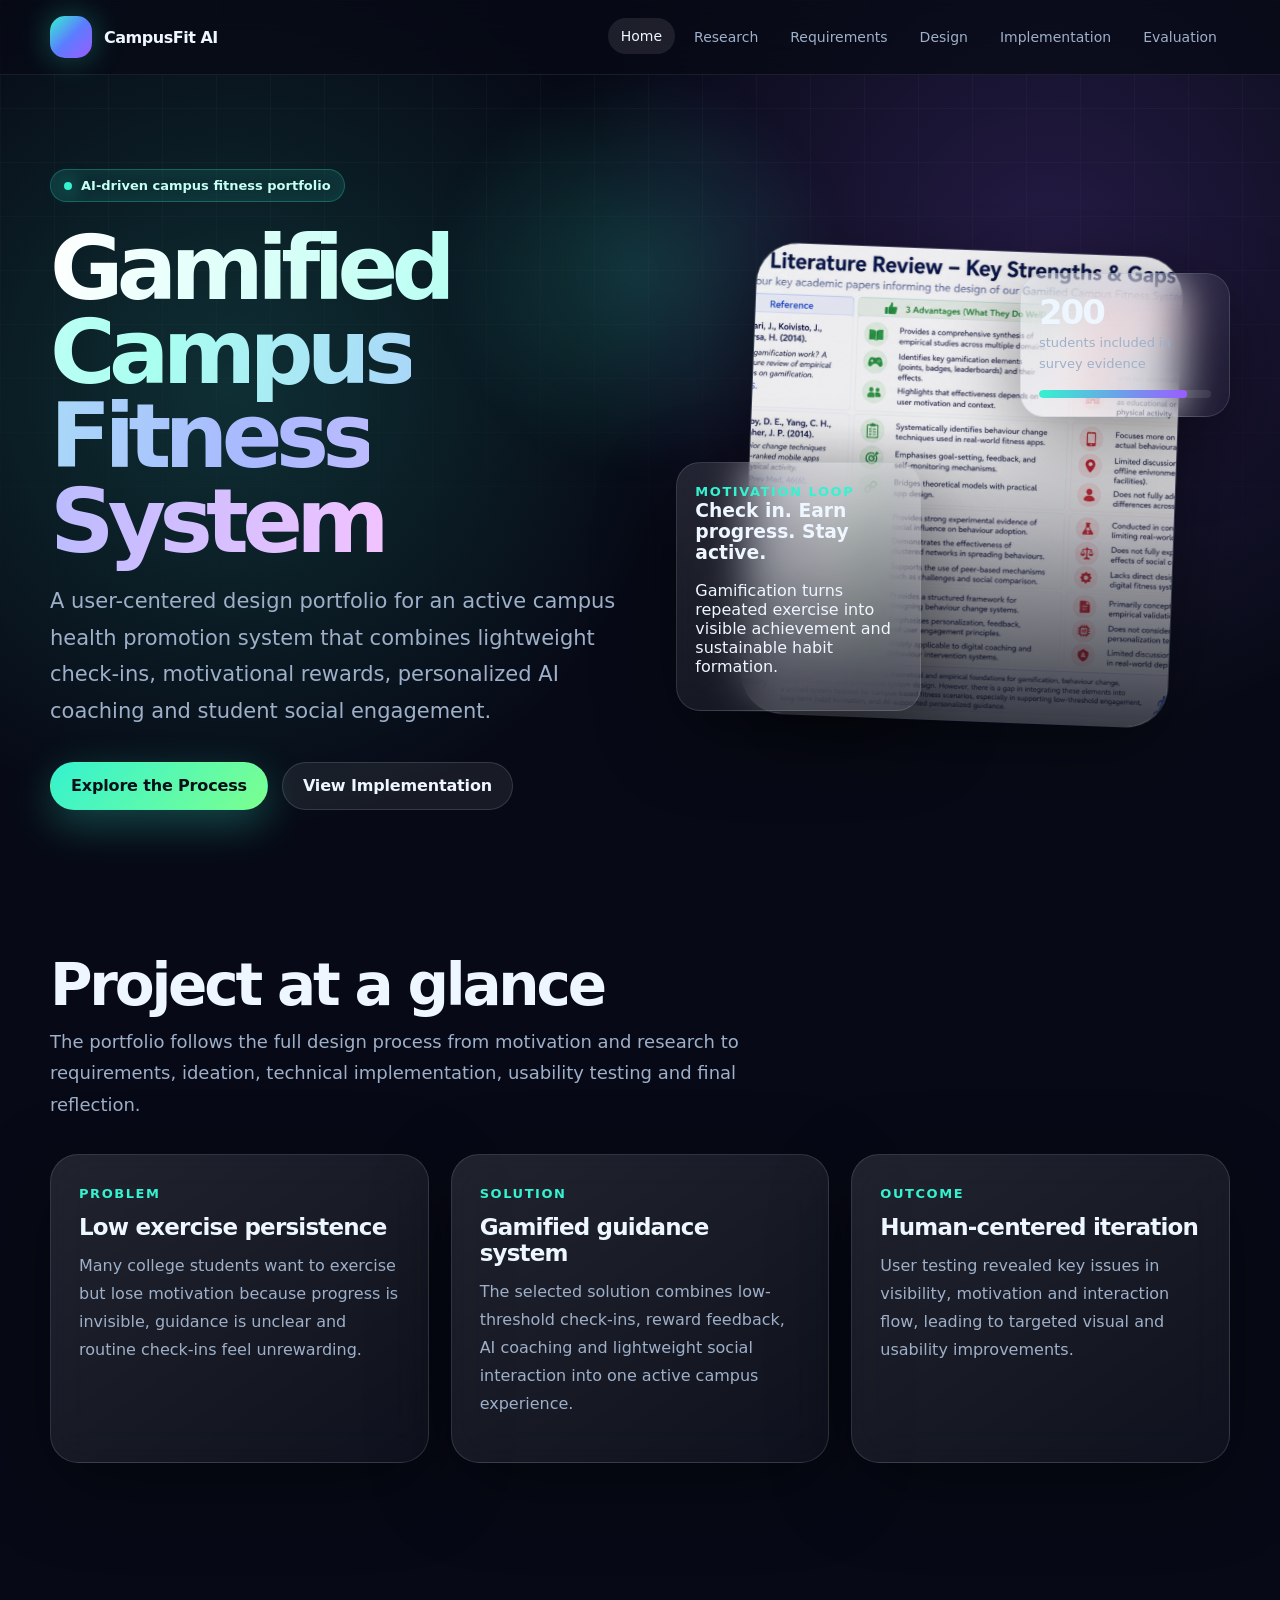
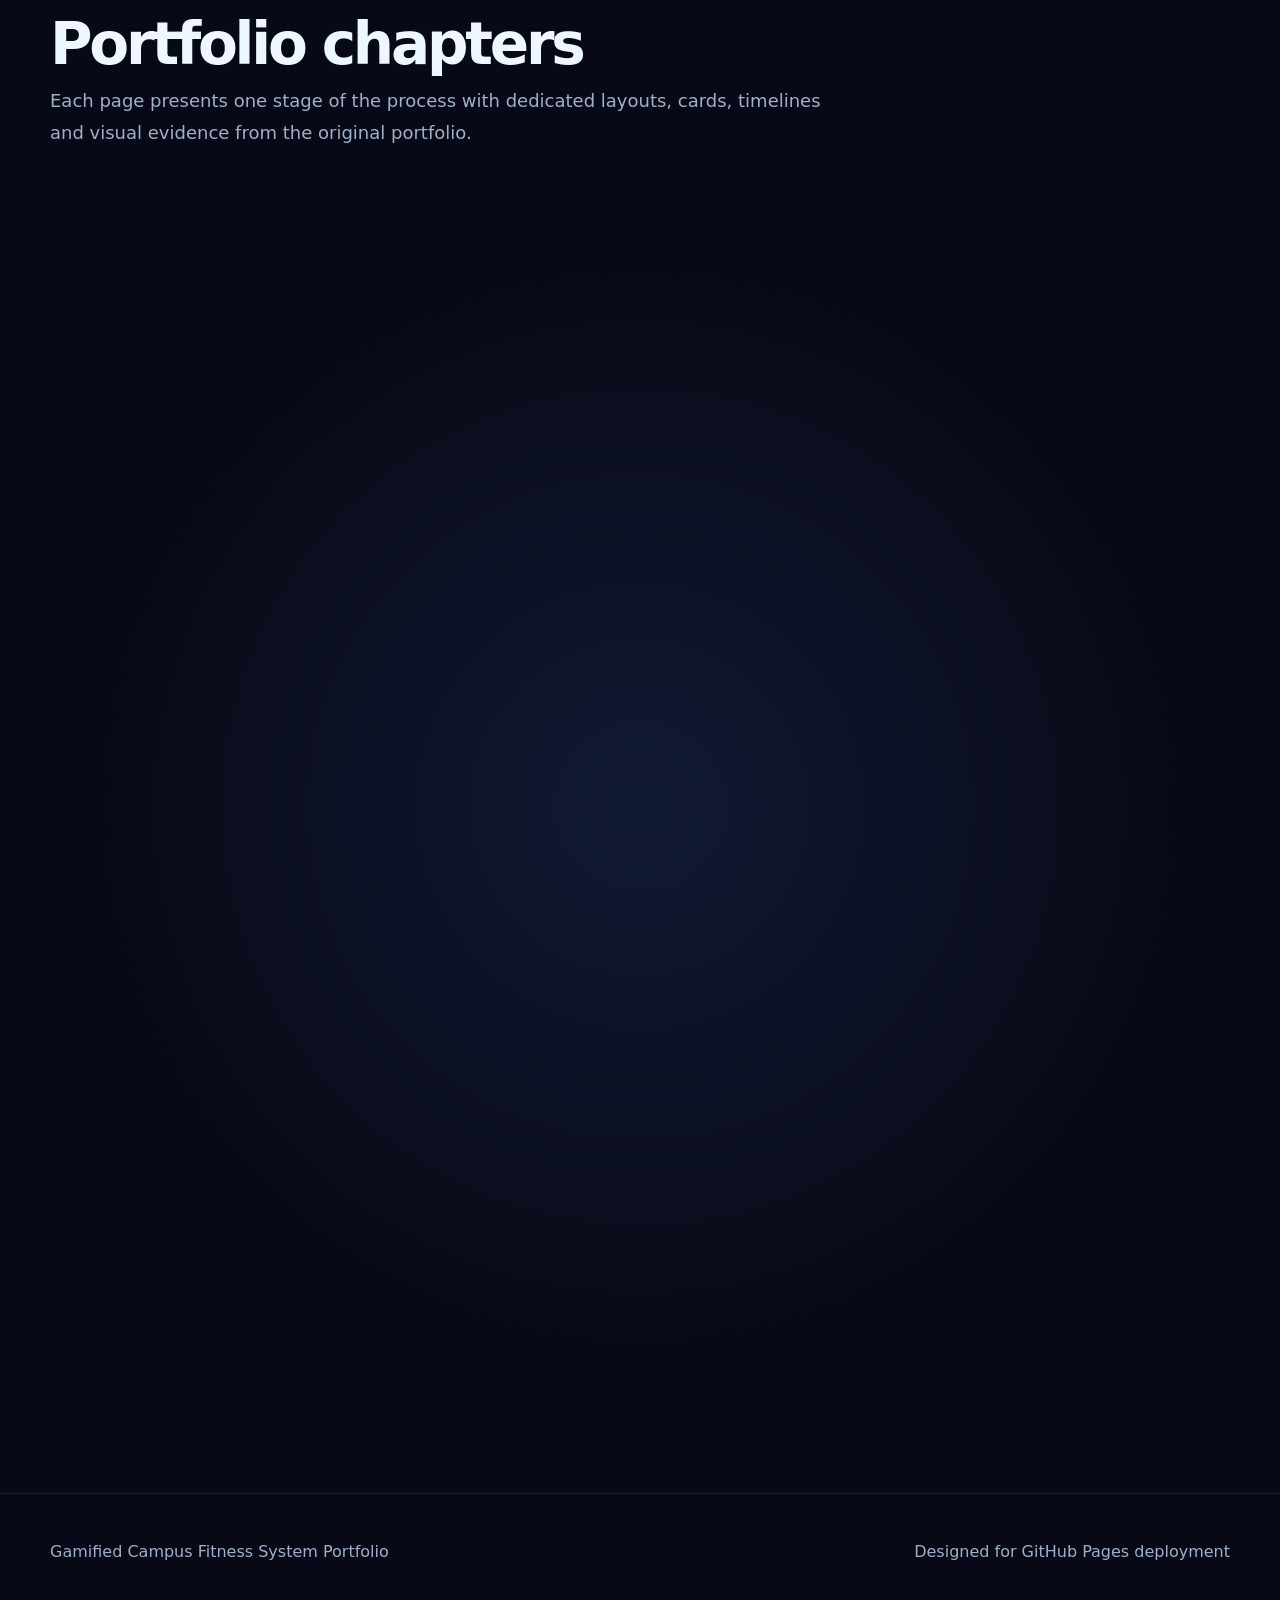
==== index.html @ d97b57e3 "Initial static portfolio site" ====
<!DOCTYPE html>
<html lang="en">
<head>
  <meta charset="UTF-8">
  <meta name="viewport" content="width=device-width, initial-scale=1.0">
  <title>Gamified Campus Fitness System</title>
  <link rel="stylesheet" href="assets/css/style.css">
</head>
<body>
  <div class="ambient-glow"></div>
  <nav class="site-nav">
    <div class="nav-inner">
      <a class="brand" href="index.html"><span class="brand-mark"></span><span>CampusFit AI</span></a>
      <button class="nav-toggle" aria-label="Toggle navigation">≡</button>
      <div class="nav-links">
        <a class="active" href="index.html">Home</a>
        <a href="research.html">Research</a>
        <a href="requirements.html">Requirements</a>
        <a href="design.html">Design</a>
        <a href="implementation.html">Implementation</a>
        <a href="evaluation.html">Evaluation</a>
      </div>
    </div>
  </nav>

  <header class="hero">
    <div class="container hero-grid">
      <div class="reveal">
        <span class="eyebrow">AI-driven campus fitness portfolio</span>
        <h1 class="hero-title"><span class="gradient-text">Gamified Campus Fitness System</span></h1>
        <p class="lead">A user-centered design portfolio for an active campus health promotion system that combines lightweight check-ins, motivational rewards, personalized AI coaching and student social engagement.</p>
        <div class="hero-actions">
          <a class="btn btn-primary" href="research.html">Explore the Process</a>
          <a class="btn btn-secondary" href="implementation.html">View Implementation</a>
        </div>
      </div>
      <div class="hero-visual reveal">
        <div class="phone-card"><img src="assets/images/image1.png" alt="Fitness system interface" data-lightbox></div>
        <div class="metric-card">
          <span class="stat-value">200</span>
          <span class="stat-label">students included in survey evidence</span>
          <div class="progress-bar"><span style="width: 86%"></span></div>
        </div>
        <div class="floating-panel">
          <span class="card-kicker">Motivation Loop</span>
          <h3>Check in. Earn progress. Stay active.</h3>
          <p>Gamification turns repeated exercise into visible achievement and sustainable habit formation.</p>
        </div>
      </div>
    </div>
  </header>

  <main>
    <section class="section">
      <div class="container">
        <div class="section-heading reveal">
          <h2>Project at a glance</h2>
          <p>The portfolio follows the full design process from motivation and research to requirements, ideation, technical implementation, usability testing and final reflection.</p>
        </div>
        <div class="grid-3">
          <article class="content-card reveal">
            <span class="card-kicker">Problem</span>
            <h3>Low exercise persistence</h3>
            <p>Many college students want to exercise but lose motivation because progress is invisible, guidance is unclear and routine check-ins feel unrewarding.</p>
          </article>
          <article class="content-card reveal">
            <span class="card-kicker">Solution</span>
            <h3>Gamified guidance system</h3>
            <p>The selected solution combines low-threshold check-ins, reward feedback, AI coaching and lightweight social interaction into one active campus experience.</p>
          </article>
          <article class="content-card reveal">
            <span class="card-kicker">Outcome</span>
            <h3>Human-centered iteration</h3>
            <p>User testing revealed key issues in visibility, motivation and interaction flow, leading to targeted visual and usability improvements.</p>
          </article>
        </div>
      </div>
    </section>

    <section class="section">
      <div class="container">
        <div class="section-heading reveal">
          <h2>Portfolio chapters</h2>
          <p>Each page presents one stage of the process with dedicated layouts, cards, timelines and visual evidence from the original portfolio.</p>
        </div>
        <div class="preview-grid">
          <a class="preview-card reveal" href="research.html"><img src="assets/images/image2.png" alt="Research preview"></a>
          <a class="preview-card reveal" href="requirements.html"><img src="assets/images/image6.png" alt="Requirements preview"></a>
          <a class="preview-card reveal" href="design.html"><img src="assets/images/image10.png" alt="Design preview"></a>
          <a class="preview-card reveal" href="evaluation.html"><img src="assets/images/image21.png" alt="Evaluation preview"></a>
        </div>
      </div>
    </section>

    <section class="section">
      <div class="container split-layout">
        <div class="section-heading reveal sticky-panel">
          <h2>A refined static experience</h2>
          <p>This site is built as a GitHub Pages friendly static portfolio. It uses no build step while still providing smooth reveal animation, glassmorphism, hover motion and image lightbox interaction.</p>
          <div class="badge-row">
            <span class="badge">Pure HTML</span>
            <span class="badge">Responsive CSS</span>
            <span class="badge">Smooth JS effects</span>
            <span class="badge">GitHub Pages ready</span>
          </div>
        </div>
        <div class="grid-2">
          <article class="content-card reveal">
            <span class="card-kicker">Visual identity</span>
            <h3>Tech fitness atmosphere</h3>
            <p>Dark interface, cyan-green energy accents, luminous gradients and layered cards create a premium AI fitness product feel.</p>
          </article>
          <article class="content-card reveal">
            <span class="card-kicker">Interaction</span>
            <h3>Designed to feel smooth</h3>
            <p>Content appears progressively as users scroll, cards respond to hover, and images open in a focused preview layer.</p>
          </article>
          <article class="content-card reveal">
            <span class="card-kicker">Reading flow</span>
            <h3>Document content becomes web sections</h3>
            <p>Long report material is reorganized into personas, requirement cards, timelines, comparison modules and reflection panels.</p>
          </article>
          <article class="content-card reveal">
            <span class="card-kicker">Deployment</span>
            <h3>Static hosting without friction</h3>
            <p>All pages and assets are local files, so the project can be uploaded directly to a GitHub repository and served through GitHub Pages.</p>
          </article>
        </div>
      </div>
    </section>
  </main>

  <footer class="footer">
    <div class="container footer-inner">
      <span>Gamified Campus Fitness System Portfolio</span>
      <span>Designed for GitHub Pages deployment</span>
    </div>
  </footer>

  <div class="lightbox"><button aria-label="Close preview">×</button><img alt="Preview"></div>
  <script src="assets/js/main.js"></script>
</body>
</html>
---- assets/css/style.css ----
:root {
  --bg: #070a16;
  --bg-soft: #0c1226;
  --panel: rgba(17, 25, 48, 0.72);
  --panel-strong: rgba(22, 34, 64, 0.9);
  --line: rgba(148, 163, 184, 0.22);
  --text: #eef6ff;
  --muted: #9eb0c9;
  --cyan: #35f2d0;
  --blue: #5c7cff;
  --violet: #9b5cff;
  --green: #7cff8f;
  --pink: #ff6bd6;
  --shadow: 0 24px 80px rgba(0, 0, 0, 0.42);
  --radius: 28px;
  --radius-sm: 18px;
  --max: 1180px;
}

* {
  box-sizing: border-box;
}

html {
  scroll-behavior: smooth;
}

body {
  margin: 0;
  min-height: 100vh;
  color: var(--text);
  font-family: Inter, ui-sans-serif, system-ui, -apple-system, BlinkMacSystemFont, "Segoe UI", Arial, sans-serif;
  background:
    radial-gradient(circle at 18% 12%, rgba(53, 242, 208, 0.16), transparent 28rem),
    radial-gradient(circle at 82% 8%, rgba(155, 92, 255, 0.2), transparent 30rem),
    radial-gradient(circle at 50% 75%, rgba(92, 124, 255, 0.13), transparent 34rem),
    var(--bg);
  overflow-x: hidden;
}

a {
  color: inherit;
  text-decoration: none;
}

img {
  display: block;
  max-width: 100%;
}

body::before {
  content: "";
  position: fixed;
  inset: 0;
  pointer-events: none;
  background-image:
    linear-gradient(rgba(255, 255, 255, 0.035) 1px, transparent 1px),
    linear-gradient(90deg, rgba(255, 255, 255, 0.035) 1px, transparent 1px);
  background-size: 54px 54px;
  mask-image: linear-gradient(to bottom, rgba(0,0,0,0.85), transparent 82%);
  z-index: -2;
}

.ambient-glow {
  position: fixed;
  width: 420px;
  height: 420px;
  left: var(--x, 50%);
  top: var(--y, 30%);
  transform: translate(-50%, -50%);
  border-radius: 50%;
  background: radial-gradient(circle, rgba(53, 242, 208, 0.18), transparent 68%);
  filter: blur(14px);
  pointer-events: none;
  transition: left 0.35s ease, top 0.35s ease;
  z-index: -1;
}

.container {
  width: min(var(--max), calc(100% - 40px));
  margin: 0 auto;
}

.site-nav {
  position: sticky;
  top: 0;
  z-index: 50;
  border-bottom: 1px solid rgba(255, 255, 255, 0.08);
  background: rgba(7, 10, 22, 0.72);
  backdrop-filter: blur(22px);
}

.nav-inner {
  width: min(var(--max), calc(100% - 34px));
  height: 74px;
  margin: 0 auto;
  display: flex;
  align-items: center;
  justify-content: space-between;
  gap: 20px;
}

.brand {
  display: flex;
  align-items: center;
  gap: 12px;
  font-weight: 800;
  letter-spacing: -0.03em;
}

.brand-mark {
  width: 42px;
  height: 42px;
  border-radius: 15px;
  background: linear-gradient(135deg, var(--cyan), var(--blue), var(--violet));
  box-shadow: 0 0 32px rgba(53, 242, 208, 0.32);
}

.nav-links {
  display: flex;
  align-items: center;
  gap: 6px;
}

.nav-links a {
  padding: 10px 13px;
  border-radius: 999px;
  color: var(--muted);
  font-size: 14px;
  transition: color 0.22s ease, background 0.22s ease, transform 0.22s ease;
}

.nav-links a:hover,
.nav-links a.active {
  color: var(--text);
  background: rgba(255, 255, 255, 0.09);
  transform: translateY(-1px);
}

.nav-toggle {
  display: none;
  width: 42px;
  height: 42px;
  border: 1px solid var(--line);
  border-radius: 14px;
  color: var(--text);
  background: rgba(255, 255, 255, 0.06);
}

.hero,
.page-hero {
  position: relative;
  padding: 94px 0 70px;
}

.hero-grid {
  display: grid;
  grid-template-columns: minmax(0, 1.02fr) minmax(360px, 0.98fr);
  gap: 50px;
  align-items: center;
}

.eyebrow {
  display: inline-flex;
  align-items: center;
  gap: 9px;
  padding: 8px 13px;
  border: 1px solid rgba(53, 242, 208, 0.28);
  border-radius: 999px;
  color: #c6fff4;
  background: rgba(53, 242, 208, 0.08);
  box-shadow: inset 0 0 20px rgba(53, 242, 208, 0.08);
  font-size: 13px;
  font-weight: 700;
}

.eyebrow::before {
  content: "";
  width: 8px;
  height: 8px;
  border-radius: 50%;
  background: var(--cyan);
  box-shadow: 0 0 18px var(--cyan);
}

h1,
h2,
h3,
p {
  margin-top: 0;
}

.hero-title,
.page-title {
  margin: 24px 0 20px;
  font-size: clamp(44px, 7vw, 92px);
  line-height: 0.94;
  letter-spacing: -0.075em;
}

.gradient-text {
  background: linear-gradient(100deg, #ffffff 0%, #a9fff0 36%, #a9b8ff 68%, #f2c3ff 100%);
  -webkit-background-clip: text;
  background-clip: text;
  color: transparent;
}

.lead {
  max-width: 760px;
  color: var(--muted);
  font-size: clamp(17px, 2vw, 21px);
  line-height: 1.75;
}

.hero-actions {
  display: flex;
  flex-wrap: wrap;
  gap: 14px;
  margin-top: 32px;
}

.btn {
  display: inline-flex;
  align-items: center;
  justify-content: center;
  min-height: 48px;
  padding: 0 20px;
  border: 1px solid transparent;
  border-radius: 999px;
  font-weight: 800;
  letter-spacing: -0.01em;
  transition: transform 0.22s ease, box-shadow 0.22s ease, border-color 0.22s ease;
}

.btn-primary {
  color: #051018;
  background: linear-gradient(135deg, var(--cyan), var(--green));
  box-shadow: 0 14px 42px rgba(53, 242, 208, 0.28);
}

.btn-secondary {
  color: var(--text);
  border-color: var(--line);
  background: rgba(255, 255, 255, 0.07);
}

.btn:hover {
  transform: translateY(-3px);
  box-shadow: 0 18px 60px rgba(53, 242, 208, 0.24);
}

.hero-visual {
  position: relative;
  min-height: 520px;
}

.phone-card,
.floating-panel,
.metric-card,
.preview-card,
.content-card,
.persona-card,
.timeline-item,
.scheme-card,
.member-card,
.feedback-card,
.gallery-card {
  border: 1px solid var(--line);
  background: linear-gradient(145deg, rgba(255,255,255,0.105), rgba(255,255,255,0.035));
  box-shadow: var(--shadow);
  backdrop-filter: blur(22px);
}

.phone-card {
  position: absolute;
  inset: 20px 54px 28px 72px;
  overflow: hidden;
  border-radius: 42px;
  transform: rotate(2.2deg);
}

.phone-card img {
  width: 100%;
  height: 100%;
  object-fit: cover;
  opacity: 0.92;
}

.phone-card::after {
  content: "";
  position: absolute;
  inset: 0;
  background: linear-gradient(to top, rgba(7,10,22,0.78), transparent 62%);
}

.floating-panel {
  position: absolute;
  left: 0;
  bottom: 38px;
  width: 245px;
  padding: 18px;
  border-radius: 24px;
}

.metric-card {
  position: absolute;
  right: 0;
  top: 44px;
  width: 210px;
  padding: 18px;
  border-radius: 24px;
}

.stat-value {
  display: block;
  font-size: 34px;
  font-weight: 900;
  letter-spacing: -0.06em;
}

.stat-label {
  color: var(--muted);
  font-size: 13px;
  line-height: 1.45;
}

.progress-bar {
  height: 8px;
  margin-top: 16px;
  overflow: hidden;
  border-radius: 999px;
  background: rgba(255, 255, 255, 0.09);
}

.progress-bar span {
  display: block;
  height: 100%;
  border-radius: inherit;
  background: linear-gradient(90deg, var(--cyan), var(--violet));
}

.section {
  padding: 76px 0;
}

.section-heading {
  max-width: 780px;
  margin-bottom: 34px;
}

.section-heading h2 {
  margin-bottom: 12px;
  font-size: clamp(32px, 5vw, 58px);
  line-height: 1;
  letter-spacing: -0.055em;
}

.section-heading p {
  color: var(--muted);
  font-size: 18px;
  line-height: 1.75;
}

.grid-3,
.grid-2,
.preview-grid,
.persona-grid,
.scheme-grid,
.member-grid,
.feedback-grid,
.gallery-grid {
  display: grid;
  gap: 22px;
}

.grid-3,
.persona-grid,
.member-grid,
.feedback-grid {
  grid-template-columns: repeat(3, minmax(0, 1fr));
}

.grid-2,
.scheme-grid {
  grid-template-columns: repeat(2, minmax(0, 1fr));
}

.preview-grid,
.gallery-grid {
  grid-template-columns: repeat(4, minmax(0, 1fr));
}

.content-card,
.persona-card,
.timeline-item,
.scheme-card,
.member-card,
.feedback-card,
.gallery-card,
.preview-card {
  position: relative;
  overflow: hidden;
  border-radius: var(--radius);
  transition: transform 0.28s ease, border-color 0.28s ease, background 0.28s ease;
}

.content-card,
.persona-card,
.timeline-item,
.scheme-card,
.member-card,
.feedback-card {
  padding: 28px;
}

.content-card::before,
.persona-card::before,
.scheme-card::before,
.member-card::before,
.feedback-card::before {
  content: "";
  position: absolute;
  inset: 0;
  background: radial-gradient(circle at 12% 8%, rgba(53, 242, 208, 0.16), transparent 30%);
  opacity: 0;
  transition: opacity 0.28s ease;
}

.content-card:hover,
.persona-card:hover,
.timeline-item:hover,
.scheme-card:hover,
.member-card:hover,
.feedback-card:hover,
.gallery-card:hover,
.preview-card:hover {
  transform: translateY(-7px);
  border-color: rgba(53, 242, 208, 0.42);
}

.content-card:hover::before,
.persona-card:hover::before,
.scheme-card:hover::before,
.member-card:hover::before,
.feedback-card:hover::before {
  opacity: 1;
}

.card-kicker {
  color: var(--cyan);
  font-size: 13px;
  font-weight: 900;
  letter-spacing: 0.12em;
  text-transform: uppercase;
}

.content-card h3,
.persona-card h3,
.timeline-item h3,
.scheme-card h3,
.member-card h3,
.feedback-card h3 {
  position: relative;
  margin: 12px 0;
  font-size: 23px;
  letter-spacing: -0.035em;
}

.content-card p,
.persona-card p,
.timeline-item p,
.scheme-card p,
.member-card p,
.feedback-card p,
.rich-text p,
.rich-list li {
  position: relative;
  color: var(--muted);
  line-height: 1.75;
}

.rich-list {
  display: grid;
  gap: 14px;
  padding: 0;
  margin: 0;
  list-style: none;
}

.rich-list li {
  padding-left: 22px;
}

.rich-list li::before {
  content: "";
  position: absolute;
  left: 0;
  top: 0.72em;
  width: 8px;
  height: 8px;
  border-radius: 50%;
  background: var(--cyan);
  box-shadow: 0 0 16px rgba(53, 242, 208, 0.68);
}

.timeline {
  position: relative;
  display: grid;
  gap: 20px;
}

.timeline::before {
  content: "";
  position: absolute;
  left: 22px;
  top: 12px;
  bottom: 12px;
  width: 1px;
  background: linear-gradient(var(--cyan), var(--violet));
  opacity: 0.55;
}

.timeline-item {
  margin-left: 54px;
}

.timeline-item::before {
  content: "";
  position: absolute;
  left: -43px;
  top: 30px;
  width: 17px;
  height: 17px;
  border-radius: 50%;
  background: var(--bg);
  border: 3px solid var(--cyan);
  box-shadow: 0 0 20px rgba(53, 242, 208, 0.8);
}

.preview-card,
.gallery-card {
  min-height: 190px;
  cursor: zoom-in;
}

.preview-card img,
.gallery-card img {
  width: 100%;
  height: 100%;
  min-height: 190px;
  object-fit: cover;
  transition: transform 0.5s ease, filter 0.5s ease;
}

.preview-card:hover img,
.gallery-card:hover img {
  transform: scale(1.055);
  filter: saturate(1.15) contrast(1.05);
}

.page-hero {
  border-bottom: 1px solid rgba(255, 255, 255, 0.08);
}

.page-hero .lead {
  max-width: 860px;
}

.split-layout {
  display: grid;
  grid-template-columns: minmax(0, 0.9fr) minmax(360px, 1.1fr);
  gap: 34px;
  align-items: start;
}

.sticky-panel {
  position: sticky;
  top: 104px;
}

.image-feature {
  overflow: hidden;
  border: 1px solid var(--line);
  border-radius: var(--radius);
  background: rgba(255, 255, 255, 0.06);
  box-shadow: var(--shadow);
}

.image-feature img {
  width: 100%;
  max-height: 520px;
  object-fit: cover;
}

.table-wrap {
  overflow: hidden;
  border: 1px solid var(--line);
  border-radius: var(--radius);
  background: rgba(255, 255, 255, 0.045);
}

.table-wrap table {
  width: 100%;
  border-collapse: collapse;
}

.table-wrap th,
.table-wrap td {
  padding: 18px 20px;
  border-bottom: 1px solid var(--line);
  text-align: left;
  vertical-align: top;
}

.table-wrap th {
  color: #dffef8;
  background: rgba(53, 242, 208, 0.08);
}

.table-wrap td {
  color: var(--muted);
  line-height: 1.65;
}

.badge-row {
  display: flex;
  flex-wrap: wrap;
  gap: 10px;
  margin-top: 18px;
}

.badge {
  padding: 8px 11px;
  border: 1px solid rgba(53, 242, 208, 0.24);
  border-radius: 999px;
  color: #d9fff8;
  background: rgba(53, 242, 208, 0.08);
  font-size: 13px;
  font-weight: 700;
}

.footer {
  padding: 48px 0;
  border-top: 1px solid rgba(255, 255, 255, 0.08);
  color: var(--muted);
}

.footer-inner {
  display: flex;
  align-items: center;
  justify-content: space-between;
  gap: 20px;
}

.lightbox {
  position: fixed;
  inset: 0;
  display: none;
  align-items: center;
  justify-content: center;
  padding: 28px;
  background: rgba(3, 6, 18, 0.86);
  backdrop-filter: blur(18px);
  z-index: 100;
}

.lightbox.open {
  display: flex;
}

.lightbox img {
  max-width: min(1120px, 94vw);
  max-height: 88vh;
  border: 1px solid var(--line);
  border-radius: 24px;
  box-shadow: 0 30px 100px rgba(0, 0, 0, 0.58);
}

.lightbox button {
  position: fixed;
  right: 24px;
  top: 22px;
  width: 44px;
  height: 44px;
  border: 1px solid var(--line);
  border-radius: 50%;
  color: var(--text);
  background: rgba(255, 255, 255, 0.08);
  cursor: pointer;
}

.reveal {
  opacity: 0;
  transform: translateY(26px);
  transition: opacity 0.7s ease, transform 0.7s ease;
}

.reveal.visible {
  opacity: 1;
  transform: translateY(0);
}

@media (max-width: 980px) {
  .nav-toggle {
    display: inline-grid;
    place-items: center;
  }

  .nav-links {
    position: fixed;
    left: 16px;
    right: 16px;
    top: 82px;
    display: none;
    flex-direction: column;
    align-items: stretch;
    padding: 14px;
    border: 1px solid var(--line);
    border-radius: 22px;
    background: rgba(7, 10, 22, 0.94);
    box-shadow: var(--shadow);
  }

  .nav-links.open {
    display: flex;
  }

  .nav-links a {
    padding: 13px 15px;
  }

  .hero-grid,
  .split-layout,
  .grid-2,
  .scheme-grid {
    grid-template-columns: 1fr;
  }

  .hero-visual {
    min-height: 470px;
  }

  .grid-3,
  .persona-grid,
  .member-grid,
  .feedback-grid,
  .preview-grid,
  .gallery-grid {
    grid-template-columns: repeat(2, minmax(0, 1fr));
  }

  .sticky-panel {
    position: static;
  }
}

@media (max-width: 640px) {
  .container {
    width: min(100% - 28px, var(--max));
  }

  .hero,
  .page-hero {
    padding: 62px 0 46px;
  }

  .section {
    padding: 52px 0;
  }

  .grid-3,
  .grid-2,
  .preview-grid,
  .persona-grid,
  .scheme-grid,
  .member-grid,
  .feedback-grid,
  .gallery-grid {
    grid-template-columns: 1fr;
  }

  .hero-visual {
    min-height: 390px;
  }

  .phone-card {
    inset: 18px 26px 44px 26px;
  }

  .floating-panel,
  .metric-card {
    position: relative;
    left: auto;
    right: auto;
    top: auto;
    bottom: auto;
    width: calc(100% - 28px);
    margin: -26px auto 0;
  }

  .footer-inner {
    flex-direction: column;
    align-items: flex-start;
  }
}
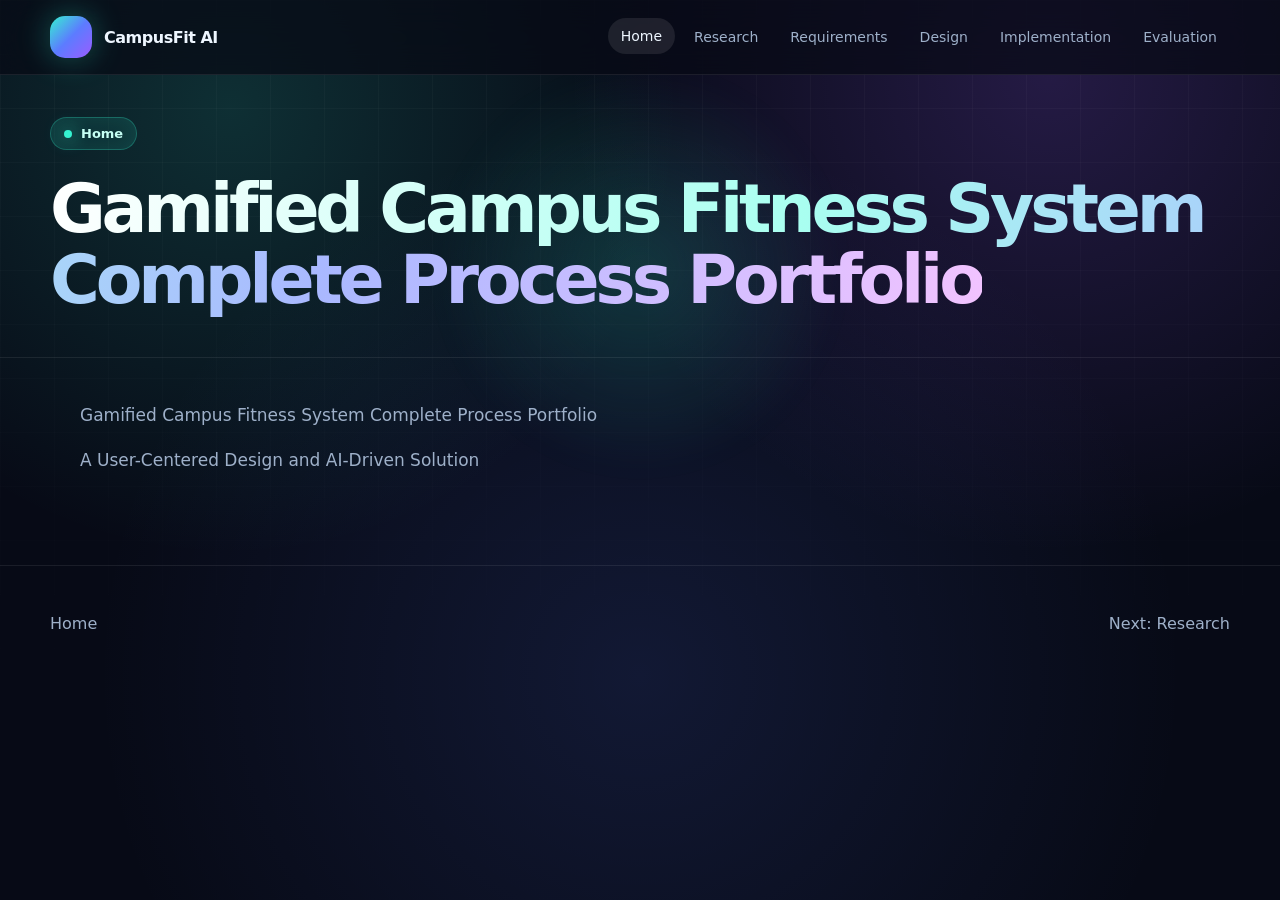
==== commit 2bd9992f: "Sync site content with DOCX and refine layout - Rewrite content of 6 pages (index/research/requireme" ====
--- a/index.html
+++ b/index.html
@@ -3,7 +3,7 @@
 <head>
   <meta charset="UTF-8">
   <meta name="viewport" content="width=device-width, initial-scale=1.0">
-  <title>Gamified Campus Fitness System</title>
+  <title>Gamified Campus Fitness System Complete Process Portfolio | CampusFit AI</title>
   <link rel="stylesheet" href="assets/css/style.css">
 </head>
 <body>
@@ -11,7 +11,7 @@
   <nav class="site-nav">
     <div class="nav-inner">
       <a class="brand" href="index.html"><span class="brand-mark"></span><span>CampusFit AI</span></a>
-      <button class="nav-toggle" aria-label="Toggle navigation">≡</button>
+      <button class="nav-toggle" aria-label="Toggle navigation">?</button>
       <div class="nav-links">
         <a class="active" href="index.html">Home</a>
         <a href="research.html">Research</a>
@@ -23,121 +23,24 @@
     </div>
   </nav>
 
-  <header class="hero">
-    <div class="container hero-grid">
-      <div class="reveal">
-        <span class="eyebrow">AI-driven campus fitness portfolio</span>
-        <h1 class="hero-title"><span class="gradient-text">Gamified Campus Fitness System</span></h1>
-        <p class="lead">A user-centered design portfolio for an active campus health promotion system that combines lightweight check-ins, motivational rewards, personalized AI coaching and student social engagement.</p>
-        <div class="hero-actions">
-          <a class="btn btn-primary" href="research.html">Explore the Process</a>
-          <a class="btn btn-secondary" href="implementation.html">View Implementation</a>
-        </div>
-      </div>
-      <div class="hero-visual reveal">
-        <div class="phone-card"><img src="assets/images/image1.png" alt="Fitness system interface" data-lightbox></div>
-        <div class="metric-card">
-          <span class="stat-value">200</span>
-          <span class="stat-label">students included in survey evidence</span>
-          <div class="progress-bar"><span style="width: 86%"></span></div>
-        </div>
-        <div class="floating-panel">
-          <span class="card-kicker">Motivation Loop</span>
-          <h3>Check in. Earn progress. Stay active.</h3>
-          <p>Gamification turns repeated exercise into visible achievement and sustainable habit formation.</p>
-        </div>
-      </div>
+  <header class="page-hero">
+    <div class="container reveal">
+      <span class="eyebrow">Home</span>
+      <h1 class="page-title"><span class="gradient-text">Gamified Campus Fitness System Complete Process Portfolio</span></h1>
     </div>
   </header>
 
   <main>
     <section class="section">
-      <div class="container">
-        <div class="section-heading reveal">
-          <h2>Project at a glance</h2>
-          <p>The portfolio follows the full design process from motivation and research to requirements, ideation, technical implementation, usability testing and final reflection.</p>
-        </div>
-        <div class="grid-3">
-          <article class="content-card reveal">
-            <span class="card-kicker">Problem</span>
-            <h3>Low exercise persistence</h3>
-            <p>Many college students want to exercise but lose motivation because progress is invisible, guidance is unclear and routine check-ins feel unrewarding.</p>
-          </article>
-          <article class="content-card reveal">
-            <span class="card-kicker">Solution</span>
-            <h3>Gamified guidance system</h3>
-            <p>The selected solution combines low-threshold check-ins, reward feedback, AI coaching and lightweight social interaction into one active campus experience.</p>
-          </article>
-          <article class="content-card reveal">
-            <span class="card-kicker">Outcome</span>
-            <h3>Human-centered iteration</h3>
-            <p>User testing revealed key issues in visibility, motivation and interaction flow, leading to targeted visual and usability improvements.</p>
-          </article>
-        </div>
-      </div>
-    </section>
-
-    <section class="section">
-      <div class="container">
-        <div class="section-heading reveal">
-          <h2>Portfolio chapters</h2>
-          <p>Each page presents one stage of the process with dedicated layouts, cards, timelines and visual evidence from the original portfolio.</p>
-        </div>
-        <div class="preview-grid">
-          <a class="preview-card reveal" href="research.html"><img src="assets/images/image2.png" alt="Research preview"></a>
-          <a class="preview-card reveal" href="requirements.html"><img src="assets/images/image6.png" alt="Requirements preview"></a>
-          <a class="preview-card reveal" href="design.html"><img src="assets/images/image10.png" alt="Design preview"></a>
-          <a class="preview-card reveal" href="evaluation.html"><img src="assets/images/image21.png" alt="Evaluation preview"></a>
-        </div>
-      </div>
-    </section>
-
-    <section class="section">
-      <div class="container split-layout">
-        <div class="section-heading reveal sticky-panel">
-          <h2>A refined static experience</h2>
-          <p>This site is built as a GitHub Pages friendly static portfolio. It uses no build step while still providing smooth reveal animation, glassmorphism, hover motion and image lightbox interaction.</p>
-          <div class="badge-row">
-            <span class="badge">Pure HTML</span>
-            <span class="badge">Responsive CSS</span>
-            <span class="badge">Smooth JS effects</span>
-            <span class="badge">GitHub Pages ready</span>
-          </div>
-        </div>
-        <div class="grid-2">
-          <article class="content-card reveal">
-            <span class="card-kicker">Visual identity</span>
-            <h3>Tech fitness atmosphere</h3>
-            <p>Dark interface, cyan-green energy accents, luminous gradients and layered cards create a premium AI fitness product feel.</p>
-          </article>
-          <article class="content-card reveal">
-            <span class="card-kicker">Interaction</span>
-            <h3>Designed to feel smooth</h3>
-            <p>Content appears progressively as users scroll, cards respond to hover, and images open in a focused preview layer.</p>
-          </article>
-          <article class="content-card reveal">
-            <span class="card-kicker">Reading flow</span>
-            <h3>Document content becomes web sections</h3>
-            <p>Long report material is reorganized into personas, requirement cards, timelines, comparison modules and reflection panels.</p>
-          </article>
-          <article class="content-card reveal">
-            <span class="card-kicker">Deployment</span>
-            <h3>Static hosting without friction</h3>
-            <p>All pages and assets are local files, so the project can be uploaded directly to a GitHub repository and served through GitHub Pages.</p>
-          </article>
-        </div>
+      <div class="container doc-content reveal">
+        <p>Gamified Campus Fitness System Complete Process Portfolio</p>
+        <p>A User-Centered Design and AI-Driven Solution</p>
       </div>
     </section>
   </main>
 
-  <footer class="footer">
-    <div class="container footer-inner">
-      <span>Gamified Campus Fitness System Portfolio</span>
-      <span>Designed for GitHub Pages deployment</span>
-    </div>
-  </footer>
-
-  <div class="lightbox"><button aria-label="Close preview">×</button><img alt="Preview"></div>
+  <footer class="footer"><div class="container footer-inner"><span>Home</span><a href="research.html">Next: Research</a></div></footer>
+  <div class="lightbox"><button aria-label="Close preview">?</button><img alt="Preview"></div>
   <script src="assets/js/main.js"></script>
 </body>
 </html>
--- a/assets/css/style.css
+++ b/assets/css/style.css
@@ -194,8 +194,8 @@
 .page-title {
   margin: 24px 0 20px;
   font-size: clamp(44px, 7vw, 92px);
-  line-height: 0.94;
-  letter-spacing: -0.075em;
+  line-height: 1.04;
+  letter-spacing: -0.062em;
 }
 
 .gradient-text {
@@ -361,6 +361,121 @@
   line-height: 1.75;
 }
 
+.doc-content {
+  max-width: 1120px;
+}
+
+.doc-major-heading {
+  margin: 0 0 28px;
+  font-size: clamp(34px, 5vw, 58px);
+  line-height: 1.05;
+  letter-spacing: -0.055em;
+}
+
+.doc-heading {
+  margin: 42px 0 18px;
+  font-size: clamp(24px, 3.2vw, 38px);
+  line-height: 1.15;
+  letter-spacing: -0.035em;
+}
+
+.doc-content p {
+  margin: 14px 0;
+  color: var(--muted);
+  font-size: 17px;
+  line-height: 1.78;
+}
+
+.doc-image-row {
+  display: flex;
+  flex-wrap: wrap;
+  align-items: flex-start;
+  gap: 18px;
+  margin: 22px 0 30px;
+}
+
+.doc-image {
+  max-width: 100%;
+}
+
+.doc-image img {
+  display: block;
+  width: auto;
+  height: auto;
+  max-width: 100%;
+  border-radius: 14px;
+}
+
+.research-gap-images,
+.survey-result-images {
+  flex-wrap: nowrap;
+}
+
+.research-gap-images .doc-image,
+.survey-result-images .doc-image {
+  flex: 1 1 0;
+  min-width: 0;
+}
+
+.research-gap-images .doc-image,
+.survey-result-images .doc-image {
+  aspect-ratio: 3 / 2;
+  display: flex;
+  align-items: center;
+  justify-content: center;
+  background: rgba(255, 255, 255, 0.03);
+  border-radius: 14px;
+  overflow: hidden;
+}
+
+.research-gap-images .doc-image img,
+.survey-result-images .doc-image img {
+  width: 100%;
+  height: 100%;
+  max-width: 100% !important;
+  object-fit: fill;
+  border-radius: 0;
+}
+
+.crazy8-rotated,
+.crazy8-portrait {
+  flex-wrap: nowrap;
+}
+
+.crazy8-rotated .doc-image {
+  flex: 1 1 0;
+  min-width: 0;
+  position: relative;
+  aspect-ratio: 1.414;
+  overflow: hidden;
+  background: rgba(255, 255, 255, 0.03);
+  border-radius: 14px;
+  container-type: size;
+}
+
+.crazy8-rotated .doc-image img {
+  position: absolute;
+  top: 50%;
+  left: 50%;
+  height: 100cqw;
+  width: 100cqh;
+  max-width: none !important;
+  border-radius: 0;
+  transform: translate(-50%, -50%) rotate(-90deg);
+}
+
+.crazy8-portrait .doc-image {
+  flex: 1 1 0;
+  min-width: 0;
+}
+
+.crazy8-portrait .doc-image img {
+  width: 100%;
+  height: auto;
+  max-width: 100% !important;
+  display: block;
+}
+
 .grid-3,
 .grid-2,
 .preview-grid,
@@ -562,8 +677,29 @@
   border-bottom: 1px solid rgba(255, 255, 255, 0.08);
 }
 
+.page-hero {
+  padding: 42px 0 22px;
+}
+
+.page-hero .page-title {
+  font-size: clamp(34px, 5.5vw, 68px);
+}
+
 .page-hero .lead {
   max-width: 860px;
+}
+
+.doc-content.reveal {
+  opacity: 1;
+  transform: none;
+}
+
+.page-hero + main .section {
+  padding-top: 28px;
+}
+
+.doc-content > .doc-heading:first-child {
+  margin-top: 0;
 }
 
 .split-layout {
@@ -637,6 +773,10 @@
   background: rgba(53, 242, 208, 0.08);
   font-size: 13px;
   font-weight: 700;
+}
+
+.member-grid + .table-wrap {
+  margin-top: 22px;
 }
 
 .footer {
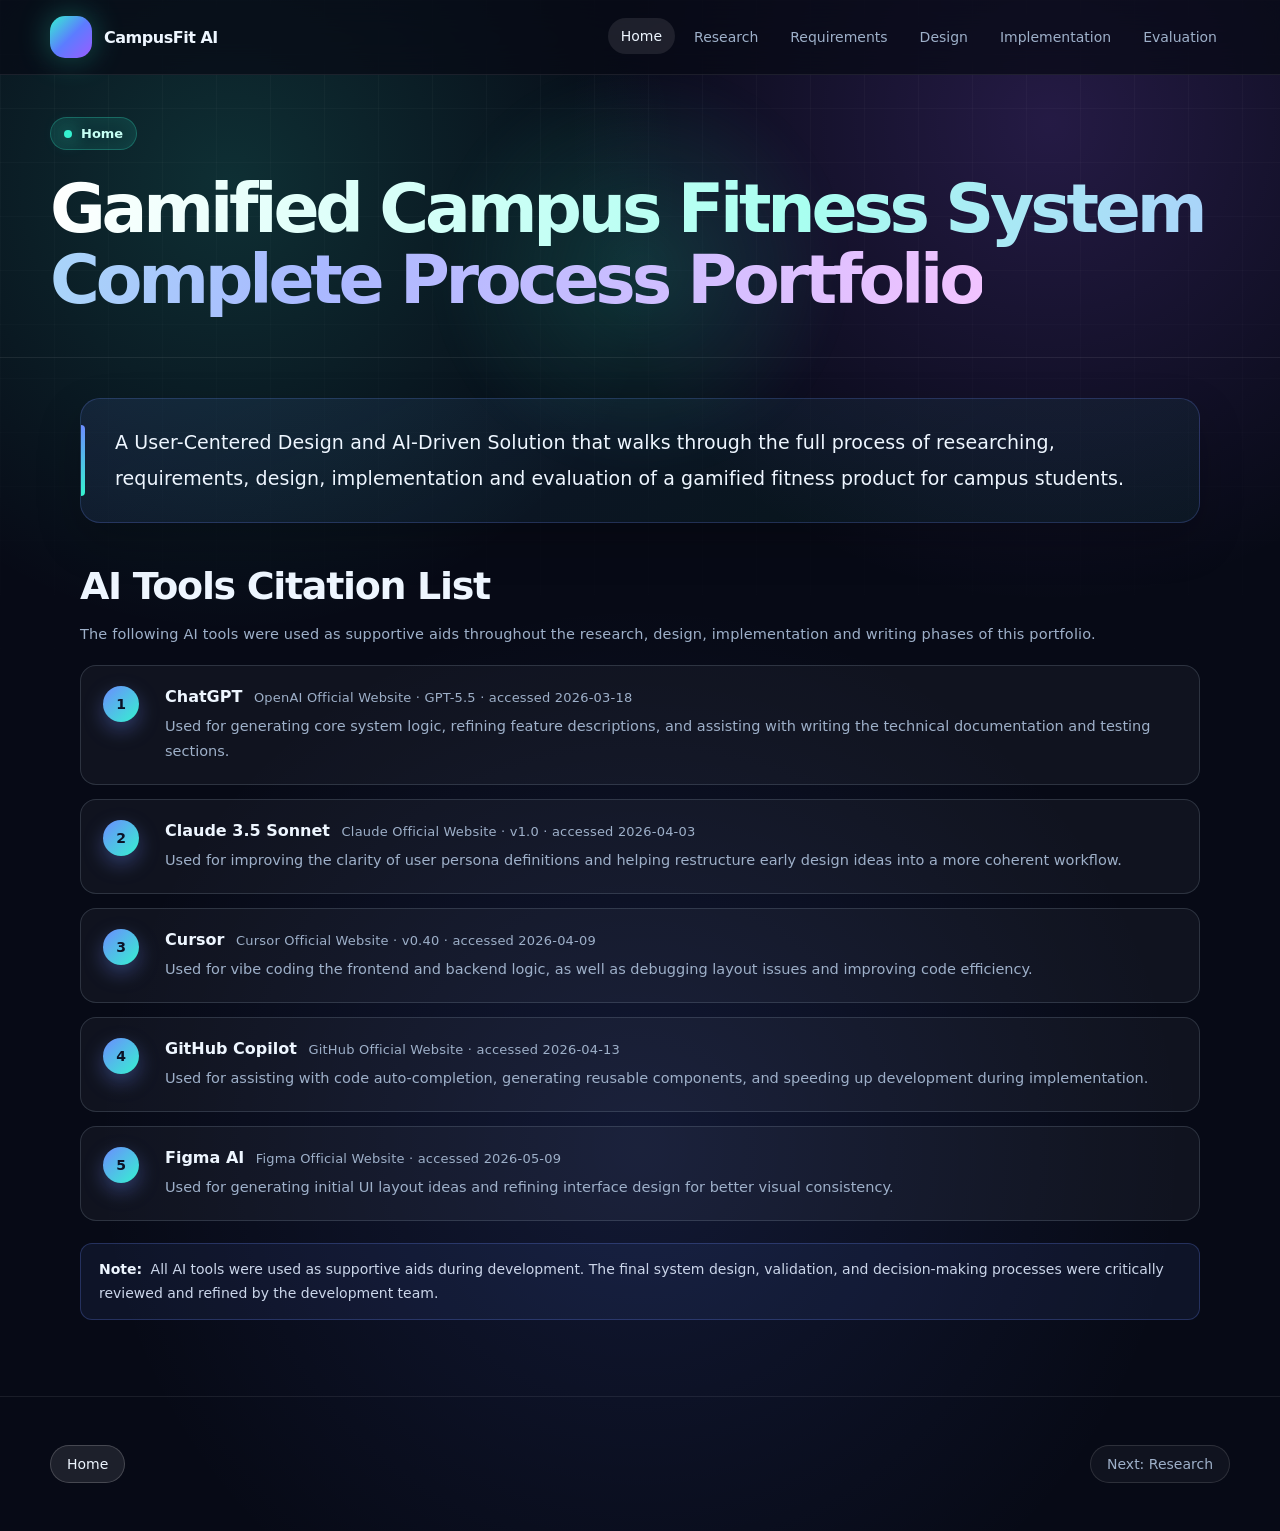
==== commit 4192d999: "Add home citation list, refactor section layouts and rotate images" ====
--- a/index.html
+++ b/index.html
@@ -11,7 +11,7 @@
   <nav class="site-nav">
     <div class="nav-inner">
       <a class="brand" href="index.html"><span class="brand-mark"></span><span>CampusFit AI</span></a>
-      <button class="nav-toggle" aria-label="Toggle navigation">?</button>
+      <button class="nav-toggle" aria-label="Toggle navigation">&#9776;</button>
       <div class="nav-links">
         <a class="active" href="index.html">Home</a>
         <a href="research.html">Research</a>
@@ -33,14 +33,54 @@
   <main>
     <section class="section">
       <div class="container doc-content reveal">
-        <p>Gamified Campus Fitness System Complete Process Portfolio</p>
-        <p>A User-Centered Design and AI-Driven Solution</p>
+        <p class="home-lede">A User-Centered Design and AI-Driven Solution that walks through the full process of researching, requirements, design, implementation and evaluation of a gamified fitness product for campus students.</p>
+
+        <h3 class="doc-heading">AI Tools Citation List</h3>
+        <p class="citation-intro">The following AI tools were used as supportive aids throughout the research, design, implementation and writing phases of this portfolio.</p>
+        <ol class="citation-list">
+          <li class="citation-item">
+            <span class="citation-num">1</span>
+            <div class="citation-body">
+              <h4 class="citation-title">ChatGPT <span class="citation-meta">OpenAI Official Website &middot; GPT-5.5 &middot; accessed 2026-03-18</span></h4>
+              <p>Used for generating core system logic, refining feature descriptions, and assisting with writing the technical documentation and testing sections.</p>
+            </div>
+          </li>
+          <li class="citation-item">
+            <span class="citation-num">2</span>
+            <div class="citation-body">
+              <h4 class="citation-title">Claude 3.5 Sonnet <span class="citation-meta">Claude Official Website &middot; v1.0 &middot; accessed 2026-04-03</span></h4>
+              <p>Used for improving the clarity of user persona definitions and helping restructure early design ideas into a more coherent workflow.</p>
+            </div>
+          </li>
+          <li class="citation-item">
+            <span class="citation-num">3</span>
+            <div class="citation-body">
+              <h4 class="citation-title">Cursor <span class="citation-meta">Cursor Official Website &middot; v0.40 &middot; accessed 2026-04-09</span></h4>
+              <p>Used for vibe coding the frontend and backend logic, as well as debugging layout issues and improving code efficiency.</p>
+            </div>
+          </li>
+          <li class="citation-item">
+            <span class="citation-num">4</span>
+            <div class="citation-body">
+              <h4 class="citation-title">GitHub Copilot <span class="citation-meta">GitHub Official Website &middot; accessed 2026-04-13</span></h4>
+              <p>Used for assisting with code auto-completion, generating reusable components, and speeding up development during implementation.</p>
+            </div>
+          </li>
+          <li class="citation-item">
+            <span class="citation-num">5</span>
+            <div class="citation-body">
+              <h4 class="citation-title">Figma AI <span class="citation-meta">Figma Official Website &middot; accessed 2026-05-09</span></h4>
+              <p>Used for generating initial UI layout ideas and refining interface design for better visual consistency.</p>
+            </div>
+          </li>
+        </ol>
+        <p class="citation-note"><strong>Note:</strong> All AI tools were used as supportive aids during development. The final system design, validation, and decision-making processes were critically reviewed and refined by the development team.</p>
       </div>
     </section>
   </main>
 
   <footer class="footer"><div class="container footer-inner"><span>Home</span><a href="research.html">Next: Research</a></div></footer>
-  <div class="lightbox"><button aria-label="Close preview">?</button><img alt="Preview"></div>
+  <div class="lightbox"><button aria-label="Close preview">&times;</button><img alt="Preview"></div>
   <script src="assets/js/main.js"></script>
 </body>
 </html>
--- a/assets/css/style.css
+++ b/assets/css/style.css
@@ -386,6 +386,39 @@
   line-height: 1.78;
 }
 
+.doc-content > p {
+  margin: 18px 0;
+  color: #cbd6ea;
+  font-size: 17px;
+  line-height: 1.85;
+}
+
+.doc-content > .doc-heading + p {
+  margin-top: 22px;
+  color: var(--text);
+  font-size: 19px;
+  font-weight: 500;
+  letter-spacing: -0.005em;
+  line-height: 1.7;
+}
+
+.doc-content > p strong {
+  color: var(--text);
+  font-weight: 600;
+}
+
+.doc-content > p a {
+  color: var(--cyan);
+  border-bottom: 1px solid rgba(53, 242, 208, 0.35);
+  text-decoration: none;
+  transition: color 0.2s ease, border-color 0.2s ease;
+}
+
+.doc-content > p a:hover {
+  color: #6affe1;
+  border-bottom-color: var(--cyan);
+}
+
 .doc-image-row {
   display: flex;
   flex-wrap: wrap;
@@ -437,23 +470,436 @@
   border-radius: 0;
 }
 
-.crazy8-rotated,
-.crazy8-portrait {
-  flex-wrap: nowrap;
-}
-
-.crazy8-rotated .doc-image {
-  flex: 1 1 0;
-  min-width: 0;
+.persona-image-row {
+  display: grid;
+  grid-template-columns: 1fr 1fr;
+  gap: 22px;
+  margin: 18px 0 22px;
+}
+
+.persona-image-row .doc-image {
+  border-radius: 18px;
+  overflow: hidden;
+  background: rgba(255, 255, 255, 0.04);
+  border: 1px solid var(--line);
+}
+
+.persona-image-row .doc-image img {
+  display: block;
+  width: 100%;
+  height: auto;
+  border-radius: 0;
+}
+
+@media (max-width: 760px) {
+  .persona-image-row {
+    grid-template-columns: 1fr;
+  }
+}
+
+.persona-privacy-note {
+  margin: 16px 0 26px;
+  padding: 16px 20px;
+  border-left: 3px solid var(--cyan);
+  border-radius: 12px;
+  background: rgba(53, 242, 208, 0.06);
+  color: var(--text);
+  font-size: 15px;
+  line-height: 1.7;
+}
+
+.persona-privacy-note strong {
+  color: var(--cyan);
+  font-weight: 700;
+  letter-spacing: 0.04em;
+}
+
+.test-report {
+  margin: 22px 0 30px;
+  display: grid;
+  gap: 24px;
+}
+
+.test-report-section {
+  padding: 24px 26px;
+  border-radius: 18px;
+  background: rgba(255, 255, 255, 0.04);
+  border: 1px solid var(--line);
+  transition: border-color 0.3s ease, background 0.3s ease;
+}
+
+.test-report-section:hover {
+  border-color: rgba(108, 140, 255, 0.42);
+  background: rgba(255, 255, 255, 0.05);
+}
+
+.test-report-heading {
+  margin: 0 0 14px;
+  font-size: 18px;
+  font-weight: 700;
+  color: var(--text);
+  letter-spacing: -0.01em;
+}
+
+.test-report-section p {
+  margin: 10px 0;
+  font-size: 15px;
+  line-height: 1.75;
+  color: var(--text);
+}
+
+.test-report-section strong {
+  color: var(--cyan);
+  font-weight: 600;
+}
+
+.test-report-list {
+  margin: 8px 0 14px;
+  padding-left: 22px;
+  display: grid;
+  gap: 7px;
+}
+
+.test-report-list li {
+  font-size: 15px;
+  line-height: 1.7;
+  color: var(--text);
+}
+
+.test-report-list li::marker {
+  color: var(--cyan);
+}
+
+.test-report-list-tasks li {
+  color: #cbd6ea;
+}
+
+.test-stat-grid {
+  display: grid;
+  grid-template-columns: repeat(2, minmax(0, 1fr));
+  gap: 14px;
+  margin: 14px 0 16px;
+}
+
+.test-stat-card {
+  display: flex;
+  align-items: center;
+  gap: 16px;
+  padding: 16px 18px;
+  border-radius: 14px;
+  background: rgba(53, 242, 208, 0.06);
+  border-left: 3px solid var(--cyan);
+}
+
+.test-stat-card.test-stat-neutral {
+  background: rgba(255, 116, 139, 0.06);
+  border-left-color: #ff9eae;
+}
+
+.test-stat-figure {
+  flex-shrink: 0;
+  display: flex;
+  align-items: baseline;
+  gap: 2px;
+  font-size: 32px;
+  font-weight: 800;
+  color: var(--cyan);
+  line-height: 1;
+  letter-spacing: -0.02em;
+  font-variant-numeric: tabular-nums;
+}
+
+.test-stat-card.test-stat-neutral .test-stat-figure {
+  color: #ff9eae;
+}
+
+.test-stat-denom {
+  font-size: 18px;
+  font-weight: 600;
+  opacity: 0.7;
+}
+
+.test-stat-desc {
+  font-size: 14px;
+  line-height: 1.55;
+  color: var(--text);
+}
+
+.test-report-charts {
+  display: grid;
+  grid-template-columns: repeat(3, minmax(0, 1fr));
+  gap: 14px;
+  margin: 14px 0 18px;
+}
+
+.test-report-charts .doc-image {
+  border-radius: 12px;
+  overflow: hidden;
+  background: rgba(255, 255, 255, 0.04);
+  border: 1px solid var(--line);
+  aspect-ratio: 16 / 9;
+  display: flex;
+  align-items: center;
+  justify-content: center;
+  padding: 10px;
+}
+
+.test-report-charts .doc-image img {
+  display: block;
+  max-width: 100%;
+  max-height: 100%;
+  width: auto;
+  height: auto;
+  object-fit: contain;
+  border-radius: 0;
+}
+
+@media (max-width: 760px) {
+  .test-stat-grid {
+    grid-template-columns: 1fr;
+  }
+
+  .test-report-charts {
+    grid-template-columns: 1fr;
+  }
+}
+
+.reflection-subheading {
+  margin: 28px 0 12px;
+  padding-left: 14px;
+  border-left: 3px solid var(--cyan);
+  font-size: 20px;
+  font-weight: 700;
+  color: var(--text);
+  letter-spacing: -0.01em;
+}
+
+.crazy8-carousel {
+  margin: 22px 0 30px;
+  outline: none;
+}
+
+.crazy8-stage {
   position: relative;
-  aspect-ratio: 1.414;
+  width: 100%;
+  max-width: 560px;
+  aspect-ratio: 1 / 1;
+  margin: 0 auto;
+  background: rgba(255, 255, 255, 0.04);
+  border: 1px solid var(--line);
+  border-radius: 18px;
   overflow: hidden;
+  perspective: 1500px;
+}
+
+.crazy8-slides {
+  position: absolute;
+  inset: 0;
+  transform-style: preserve-3d;
+}
+
+.crazy8-slide {
+  position: absolute;
+  inset: 0;
+  display: flex;
+  align-items: center;
+  justify-content: center;
+  padding: 18px;
+  opacity: 0;
+  pointer-events: none;
+  backface-visibility: hidden;
+  -webkit-backface-visibility: hidden;
+}
+
+.crazy8-slide.is-active {
+  opacity: 1;
+  pointer-events: auto;
+}
+
+.crazy8-slide.is-leaving-fwd {
+  animation: crazy8-flip-out-fwd 0.55s cubic-bezier(0.55, 0.06, 0.68, 0.19) both;
+  transform-origin: left center;
+  z-index: 2;
+}
+
+.crazy8-slide.is-entering-fwd {
+  animation: crazy8-flip-in-fwd 0.55s cubic-bezier(0.32, 0.94, 0.45, 1) 0.18s both;
+  transform-origin: right center;
+  z-index: 1;
+}
+
+.crazy8-slide.is-leaving-back {
+  animation: crazy8-flip-out-back 0.55s cubic-bezier(0.55, 0.06, 0.68, 0.19) both;
+  transform-origin: right center;
+  z-index: 2;
+}
+
+.crazy8-slide.is-entering-back {
+  animation: crazy8-flip-in-back 0.55s cubic-bezier(0.32, 0.94, 0.45, 1) 0.18s both;
+  transform-origin: left center;
+  z-index: 1;
+}
+
+@keyframes crazy8-flip-out-fwd {
+  0%   { transform: rotateY(0deg);     opacity: 1; }
+  100% { transform: rotateY(-105deg);  opacity: 0; }
+}
+
+@keyframes crazy8-flip-in-fwd {
+  0%   { transform: rotateY(105deg);   opacity: 0; }
+  100% { transform: rotateY(0deg);     opacity: 1; }
+}
+
+@keyframes crazy8-flip-out-back {
+  0%   { transform: rotateY(0deg);     opacity: 1; }
+  100% { transform: rotateY(105deg);   opacity: 0; }
+}
+
+@keyframes crazy8-flip-in-back {
+  0%   { transform: rotateY(-105deg);  opacity: 0; }
+  100% { transform: rotateY(0deg);     opacity: 1; }
+}
+
+.crazy8-slide img {
+  max-width: 100%;
+  max-height: 100%;
+  display: block;
+  cursor: zoom-in;
+  border-radius: 8px;
+  box-shadow: 0 8px 28px rgba(0, 0, 0, 0.35);
+}
+
+.crazy8-slide.is-rotated-ccw img {
+  transform: rotate(-90deg);
+  border-radius: 8px;
+}
+
+.crazy8-arrow {
+  position: absolute;
+  top: 50%;
+  transform: translateY(-50%);
+  width: 44px;
+  height: 44px;
+  border: 1px solid var(--line);
+  border-radius: 50%;
+  background: rgba(15, 22, 42, 0.7);
+  color: var(--text);
+  font-size: 26px;
+  line-height: 1;
+  cursor: pointer;
+  z-index: 5;
+  display: flex;
+  align-items: center;
+  justify-content: center;
+  transition: background 0.2s ease, transform 0.2s ease;
+  backdrop-filter: blur(8px);
+}
+
+.crazy8-arrow:hover {
+  background: rgba(108, 140, 255, 0.35);
+}
+
+.crazy8-arrow:active {
+  transform: translateY(-50%) scale(0.92);
+}
+
+.crazy8-arrow-prev {
+  left: 12px;
+}
+
+.crazy8-arrow-next {
+  right: 12px;
+}
+
+.crazy8-counter {
+  position: absolute;
+  right: 14px;
+  bottom: 12px;
+  padding: 4px 10px;
+  border-radius: 999px;
+  background: rgba(15, 22, 42, 0.7);
+  border: 1px solid var(--line);
+  color: var(--muted);
+  font-size: 13px;
+  letter-spacing: 0.4px;
+  z-index: 5;
+  backdrop-filter: blur(8px);
+}
+
+.crazy8-counter-current {
+  color: var(--text);
+  font-weight: 600;
+}
+
+.crazy8-thumbs {
+  display: flex;
+  flex-wrap: wrap;
+  justify-content: center;
+  gap: 10px;
+  margin-top: 16px;
+}
+
+.crazy8-thumb {
+  width: 64px;
+  height: 64px;
+  padding: 0;
+  border: 2px solid transparent;
+  border-radius: 10px;
+  background: rgba(255, 255, 255, 0.04);
+  overflow: hidden;
+  cursor: pointer;
+  display: flex;
+  align-items: center;
+  justify-content: center;
+  transition: border-color 0.2s ease, transform 0.2s ease;
+}
+
+.crazy8-thumb:hover {
+  transform: translateY(-2px);
+  border-color: rgba(108, 140, 255, 0.45);
+}
+
+.crazy8-thumb.is-active {
+  border-color: #6c8cff;
+  box-shadow: 0 6px 18px rgba(108, 140, 255, 0.4);
+}
+
+.crazy8-thumb img {
+  max-width: 100%;
+  max-height: 100%;
+  display: block;
+  pointer-events: none;
+}
+
+.crazy8-thumb.is-rotated-ccw img {
+  transform: rotate(-90deg);
+}
+
+@media (max-width: 540px) {
+  .crazy8-arrow {
+    width: 38px;
+    height: 38px;
+    font-size: 22px;
+  }
+  .crazy8-thumb {
+    width: 52px;
+    height: 52px;
+  }
+}
+
+.interview-rotated-cw .doc-image {
+  position: relative;
+  width: 100%;
+  max-width: 320px;
+  aspect-ratio: 5 / 6;
   background: rgba(255, 255, 255, 0.03);
   border-radius: 14px;
+  overflow: hidden;
   container-type: size;
-}
-
-.crazy8-rotated .doc-image img {
+  cursor: zoom-in;
+}
+
+.interview-rotated-cw .doc-image img {
   position: absolute;
   top: 50%;
   left: 50%;
@@ -461,19 +907,1013 @@
   width: 100cqh;
   max-width: none !important;
   border-radius: 0;
-  transform: translate(-50%, -50%) rotate(-90deg);
-}
-
-.crazy8-portrait .doc-image {
-  flex: 1 1 0;
-  min-width: 0;
-}
-
-.crazy8-portrait .doc-image img {
+  transform: translate(-50%, -50%) rotate(90deg);
+}
+
+.journey-map-block {
+  display: grid;
+  grid-template-columns: 320px 1fr;
+  gap: 32px;
+  align-items: start;
+  margin: 22px 0 30px;
+  padding: 26px;
+  border-radius: 18px;
+  background: rgba(255, 255, 255, 0.04);
+  border: 1px solid var(--line);
+}
+
+.journey-map-figure {
+  margin: 0;
+  width: 100%;
+  border-radius: 14px;
+  overflow: hidden;
+  background: rgba(255, 255, 255, 0.03);
+  cursor: zoom-in;
+}
+
+.journey-map-figure img {
   width: 100%;
   height: auto;
-  max-width: 100% !important;
   display: block;
+  border-radius: 0;
+}
+
+.journey-map-text {
+  min-width: 0;
+}
+
+.journey-map-title {
+  margin: 0 0 12px;
+  font-size: 20px;
+  font-weight: 600;
+  color: var(--text);
+}
+
+.journey-map-intro {
+  margin: 0 0 16px;
+  color: var(--muted);
+  font-size: 15.5px;
+  line-height: 1.7;
+}
+
+.journey-insight-list {
+  list-style: none;
+  padding: 0;
+  margin: 0 0 18px;
+  display: grid;
+  gap: 12px;
+}
+
+.journey-insight-list li {
+  position: relative;
+  padding: 14px 16px 14px 18px;
+  border-radius: 12px;
+  background: rgba(108, 140, 255, 0.08);
+  border-left: 3px solid #6c8cff;
+  font-size: 14.5px;
+  line-height: 1.65;
+  color: var(--text);
+}
+
+.journey-insight-list li strong {
+  display: block;
+  margin-bottom: 4px;
+  color: #b8c8ff;
+  font-weight: 600;
+  font-size: 13.5px;
+  letter-spacing: 0.3px;
+  text-transform: uppercase;
+}
+
+.journey-map-conclusion {
+  margin: 0;
+  padding: 14px 16px;
+  border-radius: 12px;
+  background: rgba(53, 242, 208, 0.07);
+  border-left: 3px solid #35f2d0;
+  font-size: 14.5px;
+  line-height: 1.7;
+  color: var(--text);
+}
+
+@media (max-width: 760px) {
+  .journey-map-block {
+    grid-template-columns: 1fr;
+    gap: 22px;
+  }
+  .journey-map-figure {
+    max-width: 360px;
+    margin: 0 auto;
+  }
+}
+
+.url-card {
+  display: flex;
+  align-items: center;
+  gap: 18px;
+  margin: 18px 0 24px;
+  padding: 18px 22px;
+  border-radius: 16px;
+  background: linear-gradient(135deg, rgba(108, 140, 255, 0.12), rgba(176, 107, 255, 0.08));
+  border: 1px solid rgba(108, 140, 255, 0.45);
+  text-decoration: none;
+  color: var(--text);
+  transition: transform 0.3s ease, border-color 0.3s ease, box-shadow 0.3s ease;
+}
+
+.url-card:hover {
+  transform: translateY(-3px);
+  border-color: rgba(108, 140, 255, 0.85);
+  box-shadow: 0 22px 50px rgba(108, 140, 255, 0.25);
+}
+
+.url-card-icon {
+  flex-shrink: 0;
+  width: 44px;
+  height: 44px;
+  border-radius: 12px;
+  background: linear-gradient(135deg, #6c8cff, #b06bff);
+  color: #fff;
+  display: flex;
+  align-items: center;
+  justify-content: center;
+  font-size: 22px;
+  font-weight: 700;
+  box-shadow: 0 10px 24px rgba(108, 140, 255, 0.4);
+}
+
+.url-card-text {
+  flex: 1 1 auto;
+  min-width: 0;
+  display: flex;
+  flex-direction: column;
+  gap: 2px;
+}
+
+.url-card-label {
+  font-size: 12px;
+  font-weight: 600;
+  letter-spacing: 0.6px;
+  text-transform: uppercase;
+  color: #b8c8ff;
+}
+
+.url-card-link {
+  font-size: 15px;
+  font-weight: 500;
+  color: var(--text);
+  word-break: break-all;
+}
+
+.url-card-cta {
+  flex-shrink: 0;
+  padding: 8px 18px;
+  border-radius: 999px;
+  background: rgba(255, 255, 255, 0.08);
+  border: 1px solid var(--line);
+  font-size: 13px;
+  font-weight: 600;
+  letter-spacing: 0.4px;
+  transition: background 0.3s ease;
+}
+
+.url-card:hover .url-card-cta {
+  background: linear-gradient(135deg, #6c8cff, #b06bff);
+  border-color: transparent;
+  color: #fff;
+}
+
+.timeline-list {
+  list-style: none;
+  padding: 0;
+  margin: 16px 0 26px;
+  position: relative;
+  display: grid;
+  gap: 14px;
+}
+
+.timeline-list::before {
+  content: "";
+  position: absolute;
+  left: 19px;
+  top: 12px;
+  bottom: 12px;
+  width: 2px;
+  background: linear-gradient(180deg, #6c8cff, rgba(108, 140, 255, 0.1));
+  z-index: 0;
+}
+
+.timeline-step {
+  position: relative;
+  display: flex;
+  align-items: flex-start;
+  gap: 18px;
+  padding: 12px 16px 12px 0;
+}
+
+.timeline-step-num {
+  flex-shrink: 0;
+  width: 40px;
+  height: 40px;
+  border-radius: 50%;
+  background: rgba(15, 22, 42, 0.95);
+  border: 2px solid #6c8cff;
+  color: #b8c8ff;
+  font-weight: 700;
+  font-size: 13px;
+  display: flex;
+  align-items: center;
+  justify-content: center;
+  letter-spacing: 0.5px;
+  z-index: 1;
+}
+
+.timeline-step p {
+  margin: 8px 0 0;
+  font-size: 14.5px;
+  line-height: 1.7;
+  color: var(--text);
+}
+
+.member-list {
+  display: grid;
+  grid-template-columns: repeat(2, 1fr);
+  gap: 22px;
+  margin: 18px 0 26px;
+}
+
+.member-card {
+  position: relative;
+  padding: 24px 26px;
+  border-radius: 18px;
+  background: rgba(255, 255, 255, 0.04);
+  border: 1px solid var(--line);
+  transition: transform 0.4s ease, box-shadow 0.4s ease, border-color 0.4s ease;
+}
+
+.member-card:hover {
+  transform: translateY(-4px);
+  box-shadow: 0 28px 60px rgba(0, 0, 0, 0.45);
+  border-color: rgba(108, 140, 255, 0.45);
+}
+
+.member-card-leader {
+  border-color: rgba(176, 107, 255, 0.55);
+  background: linear-gradient(180deg, rgba(176, 107, 255, 0.07), rgba(255, 255, 255, 0.04) 60%);
+}
+
+.member-card-leader:hover {
+  border-color: rgba(176, 107, 255, 0.85);
+  box-shadow: 0 28px 60px rgba(176, 107, 255, 0.22);
+}
+
+.member-card-head {
+  display: flex;
+  align-items: center;
+  gap: 14px;
+  margin-bottom: 18px;
+}
+
+.member-card-avatar {
+  flex-shrink: 0;
+  width: 48px;
+  height: 48px;
+  border-radius: 50%;
+  background: linear-gradient(135deg, #6c8cff, #b06bff);
+  color: #fff;
+  display: flex;
+  align-items: center;
+  justify-content: center;
+  font-weight: 700;
+  font-size: 16px;
+  letter-spacing: 0.5px;
+  box-shadow: 0 10px 24px rgba(108, 140, 255, 0.35);
+}
+
+.member-card-titlewrap {
+  min-width: 0;
+}
+
+.member-card-name {
+  margin: 0;
+  font-size: 18px;
+  font-weight: 600;
+  color: var(--text);
+}
+
+.member-card-meta {
+  margin: 4px 0 0;
+  display: flex;
+  flex-wrap: wrap;
+  gap: 8px;
+  align-items: center;
+}
+
+.member-card-id {
+  font-size: 13px;
+  color: var(--muted);
+  letter-spacing: 0.4px;
+  font-feature-settings: "tnum" 1;
+}
+
+.member-card-tag {
+  display: inline-flex;
+  align-items: center;
+  height: 22px;
+  padding: 0 10px;
+  border-radius: 999px;
+  background: rgba(176, 107, 255, 0.18);
+  border: 1px solid rgba(176, 107, 255, 0.55);
+  color: #d4b5ff;
+  font-size: 11.5px;
+  font-weight: 600;
+  letter-spacing: 0.5px;
+  text-transform: uppercase;
+}
+
+.member-card-body {
+  display: grid;
+  gap: 14px;
+}
+
+.member-card-section p {
+  margin: 0;
+  font-size: 14px;
+  line-height: 1.7;
+  color: var(--text);
+}
+
+.member-card-label {
+  margin: 0 0 6px;
+  font-size: 11.5px;
+  font-weight: 600;
+  letter-spacing: 0.6px;
+  text-transform: uppercase;
+  color: #b8c8ff;
+}
+
+@media (max-width: 920px) {
+  .member-list {
+    grid-template-columns: 1fr;
+  }
+}
+
+@media (max-width: 540px) {
+  .url-card {
+    flex-wrap: wrap;
+  }
+  .url-card-cta {
+    width: 100%;
+    text-align: center;
+  }
+}
+
+.iteration-list {
+  display: grid;
+  gap: 18px;
+  margin: 18px 0 26px;
+}
+
+.iteration-card {
+  position: relative;
+  padding: 22px 24px 22px 64px;
+  border-radius: 16px;
+  background: rgba(255, 255, 255, 0.04);
+  border: 1px solid var(--line);
+  transition: transform 0.4s ease, box-shadow 0.4s ease, border-color 0.4s ease;
+}
+
+.iteration-card:hover {
+  transform: translateY(-3px);
+  box-shadow: 0 24px 50px rgba(0, 0, 0, 0.4);
+  border-color: rgba(108, 140, 255, 0.4);
+}
+
+.iteration-card-num {
+  position: absolute;
+  left: 18px;
+  top: 24px;
+  font-size: 26px;
+  font-weight: 700;
+  letter-spacing: 1px;
+  background: linear-gradient(135deg, #6c8cff, #b06bff);
+  -webkit-background-clip: text;
+  background-clip: text;
+  color: transparent;
+  font-feature-settings: "tnum" 1;
+}
+
+.iteration-screenshot {
+  margin: 0 0 18px;
+  padding: 8px;
+  border-radius: 14px;
+  background: rgba(255, 255, 255, 0.03);
+  border: 1px solid var(--line);
+  text-align: center;
+  cursor: zoom-in;
+  transition: border-color 0.3s ease, transform 0.3s ease;
+}
+
+.iteration-screenshot:hover {
+  border-color: rgba(108, 140, 255, 0.5);
+}
+
+.iteration-screenshot img {
+  width: 100%;
+  max-width: 560px;
+  height: auto;
+  display: block;
+  margin: 0 auto;
+  border-radius: 8px;
+}
+
+.iteration-flow {
+  display: grid;
+  grid-template-columns: 1fr 1fr 1fr;
+  gap: 12px;
+  align-items: stretch;
+  position: relative;
+}
+
+.iteration-step {
+  padding: 12px 14px;
+  border-radius: 10px;
+  position: relative;
+}
+
+.iteration-step-problem {
+  background: rgba(255, 116, 139, 0.06);
+  border-left: 3px solid #ff748b;
+}
+
+.iteration-step-change {
+  background: rgba(108, 140, 255, 0.06);
+  border-left: 3px solid #6c8cff;
+}
+
+.iteration-step-result {
+  background: rgba(53, 242, 208, 0.06);
+  border-left: 3px solid #35f2d0;
+}
+
+.iteration-step-label {
+  margin: 0 0 6px;
+  font-size: 11.5px;
+  font-weight: 600;
+  letter-spacing: 0.6px;
+  text-transform: uppercase;
+}
+
+.iteration-step-problem .iteration-step-label {
+  color: #ff9eae;
+}
+
+.iteration-step-change .iteration-step-label {
+  color: #b8c8ff;
+}
+
+.iteration-step-result .iteration-step-label {
+  color: #35f2d0;
+}
+
+.iteration-step p {
+  margin: 0;
+  font-size: 13.5px;
+  line-height: 1.6;
+  color: var(--text);
+}
+
+.iteration-step-change::before,
+.iteration-step-result::before {
+  content: "";
+  position: absolute;
+  left: -10px;
+  top: 50%;
+  transform: translateY(-50%);
+  width: 0;
+  height: 0;
+  border-top: 6px solid transparent;
+  border-bottom: 6px solid transparent;
+  border-left: 7px solid rgba(148, 163, 184, 0.45);
+  z-index: 2;
+}
+
+@media (max-width: 720px) {
+  .iteration-card {
+    padding: 22px 22px 22px 22px;
+  }
+  .iteration-card-num {
+    position: static;
+    display: block;
+    margin-bottom: 10px;
+  }
+  .iteration-flow {
+    grid-template-columns: 1fr;
+    gap: 10px;
+  }
+  .iteration-step-change::before,
+  .iteration-step-result::before {
+    left: 50%;
+    top: -8px;
+    transform: translateX(-50%) rotate(90deg);
+  }
+}
+
+.findings-heading {
+  margin: 26px 0 8px;
+  font-size: 18px;
+  font-weight: 600;
+  color: var(--text);
+}
+
+.scheme-list {
+  display: grid;
+  gap: 22px;
+  margin: 22px 0 30px;
+}
+
+.scheme-card {
+  position: relative;
+  padding: 24px 26px;
+  border-radius: 18px;
+  background: rgba(255, 255, 255, 0.04);
+  border: 1px solid var(--line);
+  transition: transform 0.4s ease, box-shadow 0.4s ease, border-color 0.4s ease;
+  display: grid;
+  grid-template-columns: 240px 1fr;
+  grid-template-areas:
+    "figure head"
+    "figure body";
+  column-gap: 26px;
+  row-gap: 14px;
+  align-items: start;
+}
+
+.scheme-card:hover {
+  transform: translateY(-4px);
+  box-shadow: 0 28px 60px rgba(0, 0, 0, 0.45);
+  border-color: rgba(108, 140, 255, 0.45);
+}
+
+.scheme-card-final {
+  border-color: rgba(53, 242, 208, 0.55);
+  background: linear-gradient(180deg, rgba(53, 242, 208, 0.06), rgba(255, 255, 255, 0.04) 60%);
+  box-shadow: 0 18px 44px rgba(53, 242, 208, 0.12);
+}
+
+.scheme-card-final:hover {
+  border-color: rgba(53, 242, 208, 0.85);
+  box-shadow: 0 30px 70px rgba(53, 242, 208, 0.22);
+}
+
+.scheme-card-head {
+  grid-area: head;
+  display: flex;
+  flex-wrap: wrap;
+  align-items: center;
+  gap: 12px;
+  margin-bottom: 6px;
+}
+
+.scheme-card-badge {
+  display: inline-flex;
+  align-items: center;
+  height: 28px;
+  padding: 0 14px;
+  border-radius: 999px;
+  background: rgba(108, 140, 255, 0.18);
+  border: 1px solid rgba(108, 140, 255, 0.45);
+  color: #b8c8ff;
+  font-size: 13px;
+  font-weight: 600;
+  letter-spacing: 0.5px;
+  text-transform: uppercase;
+  flex-shrink: 0;
+}
+
+.scheme-card-final .scheme-card-badge {
+  background: linear-gradient(135deg, #6c8cff, #35f2d0);
+  border-color: transparent;
+  color: #0b1226;
+}
+
+.scheme-card-tag {
+  display: inline-flex;
+  align-items: center;
+  height: 26px;
+  padding: 0 12px;
+  border-radius: 999px;
+  background: rgba(53, 242, 208, 0.16);
+  border: 1px solid rgba(53, 242, 208, 0.55);
+  color: #35f2d0;
+  font-size: 12px;
+  font-weight: 600;
+  letter-spacing: 0.6px;
+  text-transform: uppercase;
+}
+
+.scheme-card-title {
+  margin: 0;
+  flex: 1 1 100%;
+  font-size: 18px;
+  font-weight: 600;
+  color: var(--text);
+  line-height: 1.4;
+}
+
+.scheme-card-body {
+  grid-area: body;
+  display: grid;
+  gap: 16px;
+}
+
+.scheme-section-label {
+  margin: 0 0 6px;
+  font-size: 12px;
+  font-weight: 600;
+  letter-spacing: 0.6px;
+  text-transform: uppercase;
+  color: #b8c8ff;
+}
+
+.scheme-section p {
+  margin: 0;
+  font-size: 14.5px;
+  line-height: 1.7;
+  color: var(--text);
+}
+
+.scheme-pros-cons {
+  display: grid;
+  grid-template-columns: 1fr 1fr;
+  gap: 14px;
+}
+
+.scheme-pros,
+.scheme-cons {
+  padding: 14px 16px;
+  border-radius: 12px;
+}
+
+.scheme-pros {
+  background: rgba(53, 242, 208, 0.06);
+  border-left: 3px solid #35f2d0;
+}
+
+.scheme-pros .scheme-section-label {
+  color: #35f2d0;
+}
+
+.scheme-cons {
+  background: rgba(255, 116, 139, 0.06);
+  border-left: 3px solid #ff748b;
+}
+
+.scheme-cons .scheme-section-label {
+  color: #ff9eae;
+}
+
+.scheme-pros p,
+.scheme-cons p {
+  margin: 0;
+  font-size: 14px;
+  line-height: 1.65;
+  color: var(--text);
+}
+
+.scheme-pros ul,
+.scheme-cons ul {
+  margin: 0;
+  padding-left: 18px;
+  display: grid;
+  gap: 6px;
+}
+
+.scheme-pros li,
+.scheme-cons li {
+  font-size: 14px;
+  line-height: 1.6;
+  color: var(--text);
+}
+
+.scheme-pros li::marker {
+  color: #35f2d0;
+}
+
+.scheme-cons li::marker {
+  color: #ff748b;
+}
+
+.scheme-section ul {
+  margin: 0;
+  padding-left: 20px;
+  display: grid;
+  gap: 6px;
+}
+
+.scheme-section ul li {
+  font-size: 14.5px;
+  line-height: 1.65;
+  color: var(--text);
+}
+
+.scheme-section ul li::marker {
+  color: var(--cyan);
+}
+
+.scheme-section-reason {
+  padding: 16px 18px;
+  border-radius: 12px;
+  background: rgba(53, 242, 208, 0.08);
+  border-left: 3px solid #35f2d0;
+}
+
+.scheme-section-reason .scheme-section-label {
+  color: #35f2d0;
+}
+
+.scheme-card-figure {
+  grid-area: figure;
+  align-self: center;
+  width: 100%;
+  position: relative;
+  margin: 0;
+  border-radius: 12px;
+  overflow: hidden;
+  background: rgba(0, 0, 0, 0.22);
+  border: 1px solid var(--line);
+  aspect-ratio: 4 / 3;
+  display: flex;
+  align-items: center;
+  justify-content: center;
+  cursor: zoom-in;
+}
+
+.scheme-card-figure::after {
+  content: "\2922";
+  position: absolute;
+  right: 10px;
+  bottom: 10px;
+  width: 28px;
+  height: 28px;
+  display: inline-flex;
+  align-items: center;
+  justify-content: center;
+  border-radius: 999px;
+  background: rgba(11, 18, 38, 0.78);
+  color: #cbd6ea;
+  font-size: 14px;
+  border: 1px solid rgba(255, 255, 255, 0.12);
+  opacity: 0;
+  transition: opacity 0.3s ease;
+  pointer-events: none;
+}
+
+.scheme-card:hover .scheme-card-figure::after {
+  opacity: 1;
+}
+
+.scheme-card-figure img {
+  display: block;
+  width: 100%;
+  height: 100%;
+  object-fit: cover;
+  cursor: zoom-in;
+  transition: transform 0.4s ease;
+}
+
+.scheme-card:hover .scheme-card-figure img {
+  transform: scale(1.04);
+}
+
+.scheme-final-decision {
+  margin: 28px 0 30px;
+  padding: 26px 30px;
+  border-radius: 20px;
+  background: linear-gradient(155deg, rgba(53, 242, 208, 0.1), rgba(108, 140, 255, 0.06) 60%);
+  border: 1px solid rgba(53, 242, 208, 0.32);
+  box-shadow: 0 18px 44px rgba(53, 242, 208, 0.08);
+}
+
+.scheme-final-decision-title {
+  margin: 0 0 14px;
+  font-size: 20px;
+  font-weight: 700;
+  color: var(--text);
+  letter-spacing: -0.01em;
+}
+
+.scheme-final-decision p {
+  margin: 10px 0;
+  font-size: 15.5px;
+  line-height: 1.78;
+  color: var(--text);
+}
+
+.scheme-final-decision strong {
+  color: var(--cyan);
+  font-weight: 600;
+  letter-spacing: 0.01em;
+}
+
+.scheme-final-decision-flow {
+  font-size: 16px !important;
+  font-weight: 500;
+}
+
+.scheme-arrow {
+  display: inline-block;
+  margin: 0 6px;
+  color: var(--cyan);
+  font-weight: 700;
+}
+
+.scheme-final-decision-list {
+  margin: 8px 0 14px;
+  padding-left: 22px;
+  display: grid;
+  gap: 6px;
+}
+
+.scheme-final-decision-list li {
+  font-size: 15px;
+  line-height: 1.7;
+  color: var(--text);
+}
+
+.scheme-final-decision-list li::marker {
+  color: var(--cyan);
+}
+
+@media (max-width: 720px) {
+  .scheme-pros-cons {
+    grid-template-columns: 1fr;
+  }
+
+  .scheme-card {
+    grid-template-columns: 1fr;
+    grid-template-areas:
+      "figure"
+      "head"
+      "body";
+    row-gap: 16px;
+  }
+
+  .scheme-card-figure {
+    aspect-ratio: 16 / 9;
+    max-width: 100%;
+  }
+}
+
+.interview-list {
+  display: grid;
+  gap: 22px;
+  margin: 22px 0 30px;
+}
+
+.interview-card {
+  position: relative;
+  padding: 24px 26px;
+  border-radius: 18px;
+  background: rgba(255, 255, 255, 0.04);
+  border: 1px solid var(--line);
+  transition: transform 0.4s ease, box-shadow 0.4s ease, border-color 0.4s ease;
+}
+
+.interview-card:hover {
+  transform: translateY(-4px);
+  box-shadow: 0 28px 60px rgba(0, 0, 0, 0.45);
+  border-color: rgba(108, 140, 255, 0.45);
+}
+
+.interview-card-head {
+  display: flex;
+  align-items: center;
+  gap: 16px;
+  margin-bottom: 18px;
+}
+
+.interview-card-num {
+  display: inline-flex;
+  align-items: center;
+  justify-content: center;
+  width: 38px;
+  height: 38px;
+  border-radius: 50%;
+  background: linear-gradient(135deg, #6c8cff, #b06bff);
+  color: #fff;
+  font-weight: 700;
+  font-size: 17px;
+  flex-shrink: 0;
+  box-shadow: 0 8px 22px rgba(108, 140, 255, 0.35);
+}
+
+.interview-card-titlewrap {
+  min-width: 0;
+}
+
+.interview-card-title {
+  margin: 0;
+  font-size: 18px;
+  font-weight: 600;
+  color: var(--text);
+  line-height: 1.35;
+}
+
+.interview-card-subtitle {
+  margin: 4px 0 0;
+  font-size: 13.5px;
+  color: var(--muted);
+}
+
+.interview-card-body {
+  display: grid;
+  grid-template-columns: 280px 1fr;
+  gap: 24px;
+  align-items: center;
+}
+
+.interview-card.no-photo .interview-card-body {
+  grid-template-columns: 1fr;
+}
+
+.interview-card-photo {
+  margin: 0;
+  width: 100%;
+  aspect-ratio: 4 / 3;
+  border-radius: 14px;
+  overflow: hidden;
+  background: rgba(255, 255, 255, 0.03);
+  cursor: zoom-in;
+}
+
+.interview-card-photo img {
+  width: 100%;
+  height: 100%;
+  object-fit: cover;
+  border-radius: 0;
+  display: block;
+}
+
+.interview-card-photo.is-rotated-cw {
+  position: relative;
+  aspect-ratio: 5 / 6;
+  container-type: size;
+}
+
+.interview-card-photo.is-rotated-cw img {
+  position: absolute;
+  top: 50%;
+  left: 50%;
+  height: 100cqw;
+  width: 100cqh;
+  max-width: none !important;
+  object-fit: fill;
+  transform: translate(-50%, -50%) rotate(90deg);
+}
+
+.interview-card-meta {
+  list-style: none;
+  padding: 0;
+  margin: 0 0 16px;
+}
+
+.interview-card-meta li {
+  margin-bottom: 8px;
+  font-size: 14px;
+  line-height: 1.65;
+  color: var(--muted);
+}
+
+.interview-card-meta li strong {
+  display: inline-block;
+  min-width: 86px;
+  margin-right: 10px;
+  color: var(--text);
+  font-weight: 600;
+}
+
+.interview-card-discussion {
+  margin: 0;
+  padding-top: 14px;
+  border-top: 1px dashed var(--line);
+  font-size: 14.5px;
+  line-height: 1.75;
+  color: var(--text);
+}
+
+@media (max-width: 760px) {
+  .interview-card-body {
+    grid-template-columns: 1fr;
+  }
+  .interview-card-photo {
+    max-width: 320px;
+  }
+  .interview-card-meta li strong {
+    display: block;
+    min-width: 0;
+    margin: 0 0 2px;
+  }
 }
 
 .grid-3,
@@ -792,6 +2232,34 @@
   gap: 20px;
 }
 
+.footer-inner a,
+.footer-inner span {
+  display: inline-block;
+  padding: 10px 16px;
+  border-radius: 999px;
+  color: var(--muted);
+  font-size: 14px;
+  font-weight: 500;
+  text-decoration: none;
+  background: rgba(255, 255, 255, 0.04);
+  border: 1px solid rgba(255, 255, 255, 0.12);
+  transition: color 0.22s ease, background 0.22s ease, border-color 0.22s ease, transform 0.22s ease, box-shadow 0.22s ease;
+}
+
+.footer-inner a:hover {
+  color: var(--text);
+  background: rgba(108, 140, 255, 0.18);
+  border-color: rgba(108, 140, 255, 0.55);
+  transform: translateY(-1px);
+  box-shadow: 0 8px 22px rgba(108, 140, 255, 0.22);
+}
+
+.footer-inner span {
+  color: var(--text);
+  background: rgba(255, 255, 255, 0.09);
+  border-color: rgba(255, 255, 255, 0.18);
+}
+
 .lightbox {
   position: fixed;
   inset: 0;
@@ -814,6 +2282,18 @@
   border: 1px solid var(--line);
   border-radius: 24px;
   box-shadow: 0 30px 100px rgba(0, 0, 0, 0.58);
+}
+
+.lightbox.rotate-cw img {
+  max-width: 88vh;
+  max-height: min(1120px, 94vw);
+  transform: rotate(90deg);
+}
+
+.lightbox.rotate-ccw img {
+  max-width: 88vh;
+  max-height: min(1120px, 94vw);
+  transform: rotate(-90deg);
 }
 
 .lightbox button {
@@ -827,6 +2307,12 @@
   color: var(--text);
   background: rgba(255, 255, 255, 0.08);
   cursor: pointer;
+  display: flex;
+  align-items: center;
+  justify-content: center;
+  font-size: 22px;
+  line-height: 1;
+  padding: 0;
 }
 
 .reveal {
@@ -943,3 +2429,446 @@
     align-items: flex-start;
   }
 }
+
+.doc-content > p.home-lede {
+  position: relative;
+  max-width: none;
+  margin: 12px 0 36px;
+  padding: 26px 30px 26px 34px;
+  border-radius: 20px;
+  background: linear-gradient(155deg, rgba(108, 140, 255, 0.1), rgba(53, 242, 208, 0.05) 70%);
+  border: 1px solid rgba(108, 140, 255, 0.22);
+  box-shadow: 0 18px 44px rgba(0, 0, 0, 0.22);
+  font-size: 19px;
+  line-height: 1.85;
+  color: var(--text);
+  letter-spacing: 0.005em;
+}
+
+.home-lede::before {
+  content: "";
+  position: absolute;
+  left: 0;
+  top: 26px;
+  bottom: 26px;
+  width: 4px;
+  border-radius: 0 4px 4px 0;
+  background: linear-gradient(180deg, #6c8cff, #35f2d0);
+}
+
+.doc-content > p.citation-intro {
+  margin: -4px 0 18px;
+  max-width: none;
+  font-size: 14.5px;
+  line-height: 1.7;
+  color: var(--muted);
+  letter-spacing: 0.01em;
+}
+
+@media (max-width: 540px) {
+  .home-lede {
+    padding: 20px 22px 20px 26px;
+    font-size: 16.5px;
+    line-height: 1.78;
+  }
+}
+
+.citation-list {
+  list-style: none;
+  padding: 0;
+  margin: 18px 0 22px;
+  display: grid;
+  gap: 14px;
+  counter-reset: citation;
+}
+
+.citation-item {
+  position: relative;
+  display: grid;
+  grid-template-columns: 44px 1fr;
+  gap: 18px;
+  align-items: flex-start;
+  padding: 20px 22px;
+  border-radius: 16px;
+  background: rgba(255, 255, 255, 0.04);
+  border: 1px solid var(--line);
+  transition: transform 0.3s ease, border-color 0.3s ease, box-shadow 0.3s ease;
+}
+
+.citation-item:hover {
+  transform: translateY(-2px);
+  border-color: rgba(108, 140, 255, 0.55);
+  box-shadow: 0 18px 40px rgba(0, 0, 0, 0.35);
+}
+
+.citation-num {
+  display: inline-flex;
+  align-items: center;
+  justify-content: center;
+  width: 36px;
+  height: 36px;
+  border-radius: 999px;
+  font-size: 14px;
+  font-weight: 700;
+  color: #0b1226;
+  background: linear-gradient(135deg, #6c8cff, #35f2d0);
+  box-shadow: 0 8px 20px rgba(108, 140, 255, 0.35);
+}
+
+.citation-body {
+  min-width: 0;
+}
+
+.citation-title {
+  margin: 0 0 6px;
+  font-size: 16px;
+  font-weight: 600;
+  color: var(--text);
+  line-height: 1.4;
+}
+
+.citation-meta {
+  display: inline-block;
+  margin-left: 6px;
+  font-size: 13px;
+  font-weight: 500;
+  color: var(--muted);
+  letter-spacing: 0.2px;
+}
+
+.citation-body p {
+  margin: 0;
+  font-size: 14.5px;
+  line-height: 1.7;
+  color: var(--muted);
+}
+
+.doc-content > p.citation-note,
+.citation-note {
+  max-width: none;
+  margin: 18px 0 0;
+  padding: 14px 18px;
+  border-radius: 12px;
+  background: rgba(108, 140, 255, 0.08);
+  border: 1px solid rgba(108, 140, 255, 0.25);
+  font-size: 14px;
+  line-height: 1.7;
+  color: #cbd6ea;
+}
+
+.citation-note strong {
+  color: var(--text);
+  margin-right: 4px;
+}
+
+@media (max-width: 540px) {
+  .citation-item {
+    grid-template-columns: 1fr;
+    gap: 10px;
+  }
+  .citation-title {
+    font-size: 15.5px;
+  }
+  .citation-meta {
+    display: block;
+    margin-left: 0;
+    margin-top: 2px;
+  }
+}
+
+.insight-grid {
+  list-style: none;
+  padding: 0;
+  margin: 16px 0 22px;
+  display: grid;
+  grid-template-columns: repeat(2, minmax(0, 1fr));
+  gap: 16px;
+}
+
+.insight-card {
+  position: relative;
+  padding: 22px 24px 22px 26px;
+  border-radius: 16px;
+  background: rgba(255, 255, 255, 0.04);
+  border: 1px solid var(--line);
+  transition: transform 0.3s ease, border-color 0.3s ease, box-shadow 0.3s ease;
+}
+
+.insight-card:hover {
+  transform: translateY(-3px);
+  border-color: rgba(108, 140, 255, 0.55);
+  box-shadow: 0 18px 40px rgba(0, 0, 0, 0.35);
+}
+
+.insight-card::before {
+  content: "";
+  position: absolute;
+  left: 0;
+  top: 18px;
+  bottom: 18px;
+  width: 3px;
+  border-radius: 0 4px 4px 0;
+  background: linear-gradient(180deg, #6c8cff, #35f2d0);
+}
+
+.insight-num {
+  display: inline-block;
+  font-family: "JetBrains Mono", "Fira Code", ui-monospace, SFMono-Regular, Menlo, Consolas, monospace;
+  font-size: 12px;
+  font-weight: 600;
+  letter-spacing: 1px;
+  color: #b8c8ff;
+  margin-bottom: 6px;
+}
+
+.insight-title {
+  margin: 0 0 8px;
+  font-size: 16px;
+  font-weight: 600;
+  color: var(--text);
+  line-height: 1.4;
+}
+
+.insight-card p {
+  margin: 0;
+  font-size: 14.5px;
+  line-height: 1.7;
+  color: var(--muted);
+}
+
+.insight-conclusion {
+  margin: 18px 0 4px;
+  padding: 16px 20px;
+  border-radius: 14px;
+  background: linear-gradient(155deg, rgba(53, 242, 208, 0.1), rgba(108, 140, 255, 0.06) 65%);
+  border: 1px solid rgba(53, 242, 208, 0.32);
+  font-size: 15px;
+  line-height: 1.75;
+  color: var(--text);
+}
+
+.insight-conclusion strong {
+  color: var(--cyan);
+  font-weight: 600;
+}
+
+@media (max-width: 720px) {
+  .insight-grid {
+    grid-template-columns: 1fr;
+  }
+}
+
+.lead-block {
+  position: relative;
+  margin: 18px 0 28px;
+  padding: 22px 26px 22px 30px;
+  border-radius: 18px;
+  background: linear-gradient(155deg, rgba(108, 140, 255, 0.07), rgba(53, 242, 208, 0.04) 70%);
+  border: 1px solid rgba(108, 140, 255, 0.22);
+  box-shadow: 0 12px 32px rgba(0, 0, 0, 0.18);
+}
+
+.lead-block::before {
+  content: "";
+  position: absolute;
+  left: 0;
+  top: 22px;
+  bottom: 22px;
+  width: 4px;
+  border-radius: 0 4px 4px 0;
+  background: linear-gradient(180deg, #6c8cff, #35f2d0);
+}
+
+.lead-block p {
+  margin: 0 0 14px;
+  font-size: 16px;
+  line-height: 1.85;
+  color: var(--text);
+}
+
+.lead-block p:last-child {
+  margin-bottom: 0;
+}
+
+.lead-block strong {
+  color: var(--cyan);
+  font-weight: 600;
+  letter-spacing: 0.01em;
+}
+
+@media (max-width: 540px) {
+  .lead-block {
+    padding: 18px 18px 18px 22px;
+  }
+  .lead-block p {
+    font-size: 15px;
+    line-height: 1.78;
+  }
+}
+
+.req-grid {
+  list-style: none;
+  padding: 0;
+  margin: 16px 0 28px;
+  display: grid;
+  grid-template-columns: repeat(3, minmax(0, 1fr));
+  gap: 16px;
+}
+
+@media (max-width: 960px) {
+  .req-grid {
+    grid-template-columns: repeat(2, minmax(0, 1fr));
+  }
+}
+
+@media (max-width: 600px) {
+  .req-grid {
+    grid-template-columns: 1fr;
+  }
+}
+
+.architecture-block {
+  display: grid;
+  grid-template-columns: 1fr minmax(260px, 360px);
+  gap: 32px;
+  align-items: center;
+  margin: 18px 0 30px;
+}
+
+.architecture-text p {
+  margin: 0 0 14px;
+  font-size: 16px;
+  line-height: 1.85;
+  color: var(--text);
+}
+
+.architecture-text p:last-child {
+  margin-bottom: 0;
+}
+
+.architecture-figure {
+  margin: 0;
+  position: relative;
+  border-radius: 16px;
+  overflow: hidden;
+  background: rgba(255, 255, 255, 0.04);
+  border: 1px solid var(--line);
+  padding: 14px;
+  cursor: zoom-in;
+  transition: border-color 0.3s ease, box-shadow 0.3s ease, transform 0.3s ease;
+}
+
+.architecture-figure:hover {
+  transform: translateY(-3px);
+  border-color: rgba(108, 140, 255, 0.45);
+  box-shadow: 0 22px 50px rgba(0, 0, 0, 0.35);
+}
+
+.architecture-figure::after {
+  content: "\2922";
+  position: absolute;
+  right: 14px;
+  bottom: 14px;
+  width: 30px;
+  height: 30px;
+  display: inline-flex;
+  align-items: center;
+  justify-content: center;
+  border-radius: 999px;
+  background: rgba(11, 18, 38, 0.78);
+  color: #cbd6ea;
+  font-size: 14px;
+  border: 1px solid rgba(255, 255, 255, 0.12);
+  opacity: 0;
+  transition: opacity 0.3s ease;
+  pointer-events: none;
+}
+
+.architecture-figure:hover::after {
+  opacity: 1;
+}
+
+.architecture-figure img {
+  display: block;
+  width: 100%;
+  height: auto;
+  border-radius: 8px;
+  transition: transform 0.4s ease;
+}
+
+.architecture-figure:hover img {
+  transform: scale(1.02);
+}
+
+@media (max-width: 820px) {
+  .architecture-block {
+    grid-template-columns: 1fr;
+    gap: 20px;
+  }
+  .architecture-figure {
+    max-width: 480px;
+    margin: 0 auto;
+  }
+}
+
+.iteration-showcase-row {
+  justify-content: center;
+  margin: 14px 0 24px;
+}
+
+.iteration-showcase-row .doc-image {
+  position: relative;
+  max-width: 760px;
+  width: 100%;
+  margin: 0;
+  padding: 12px;
+  border-radius: 16px;
+  background: rgba(255, 255, 255, 0.04);
+  border: 1px solid var(--line);
+  cursor: zoom-in;
+  transition: transform 0.3s ease, border-color 0.3s ease, box-shadow 0.3s ease;
+  overflow: hidden;
+}
+
+.iteration-showcase-row .doc-image:hover {
+  transform: translateY(-3px);
+  border-color: rgba(108, 140, 255, 0.45);
+  box-shadow: 0 22px 50px rgba(0, 0, 0, 0.35);
+}
+
+.iteration-showcase-row .doc-image::after {
+  content: "\2922";
+  position: absolute;
+  right: 14px;
+  bottom: 14px;
+  width: 30px;
+  height: 30px;
+  display: inline-flex;
+  align-items: center;
+  justify-content: center;
+  border-radius: 999px;
+  background: rgba(11, 18, 38, 0.78);
+  color: #cbd6ea;
+  font-size: 14px;
+  border: 1px solid rgba(255, 255, 255, 0.12);
+  opacity: 0;
+  transition: opacity 0.3s ease;
+  pointer-events: none;
+}
+
+.iteration-showcase-row .doc-image:hover::after {
+  opacity: 1;
+}
+
+.iteration-showcase-row .doc-image img {
+  display: block;
+  width: 100%;
+  height: auto;
+  max-width: 100% !important;
+  border-radius: 10px;
+  transition: transform 0.4s ease;
+}
+
+.iteration-showcase-row .doc-image:hover img {
+  transform: scale(1.02);
+}
